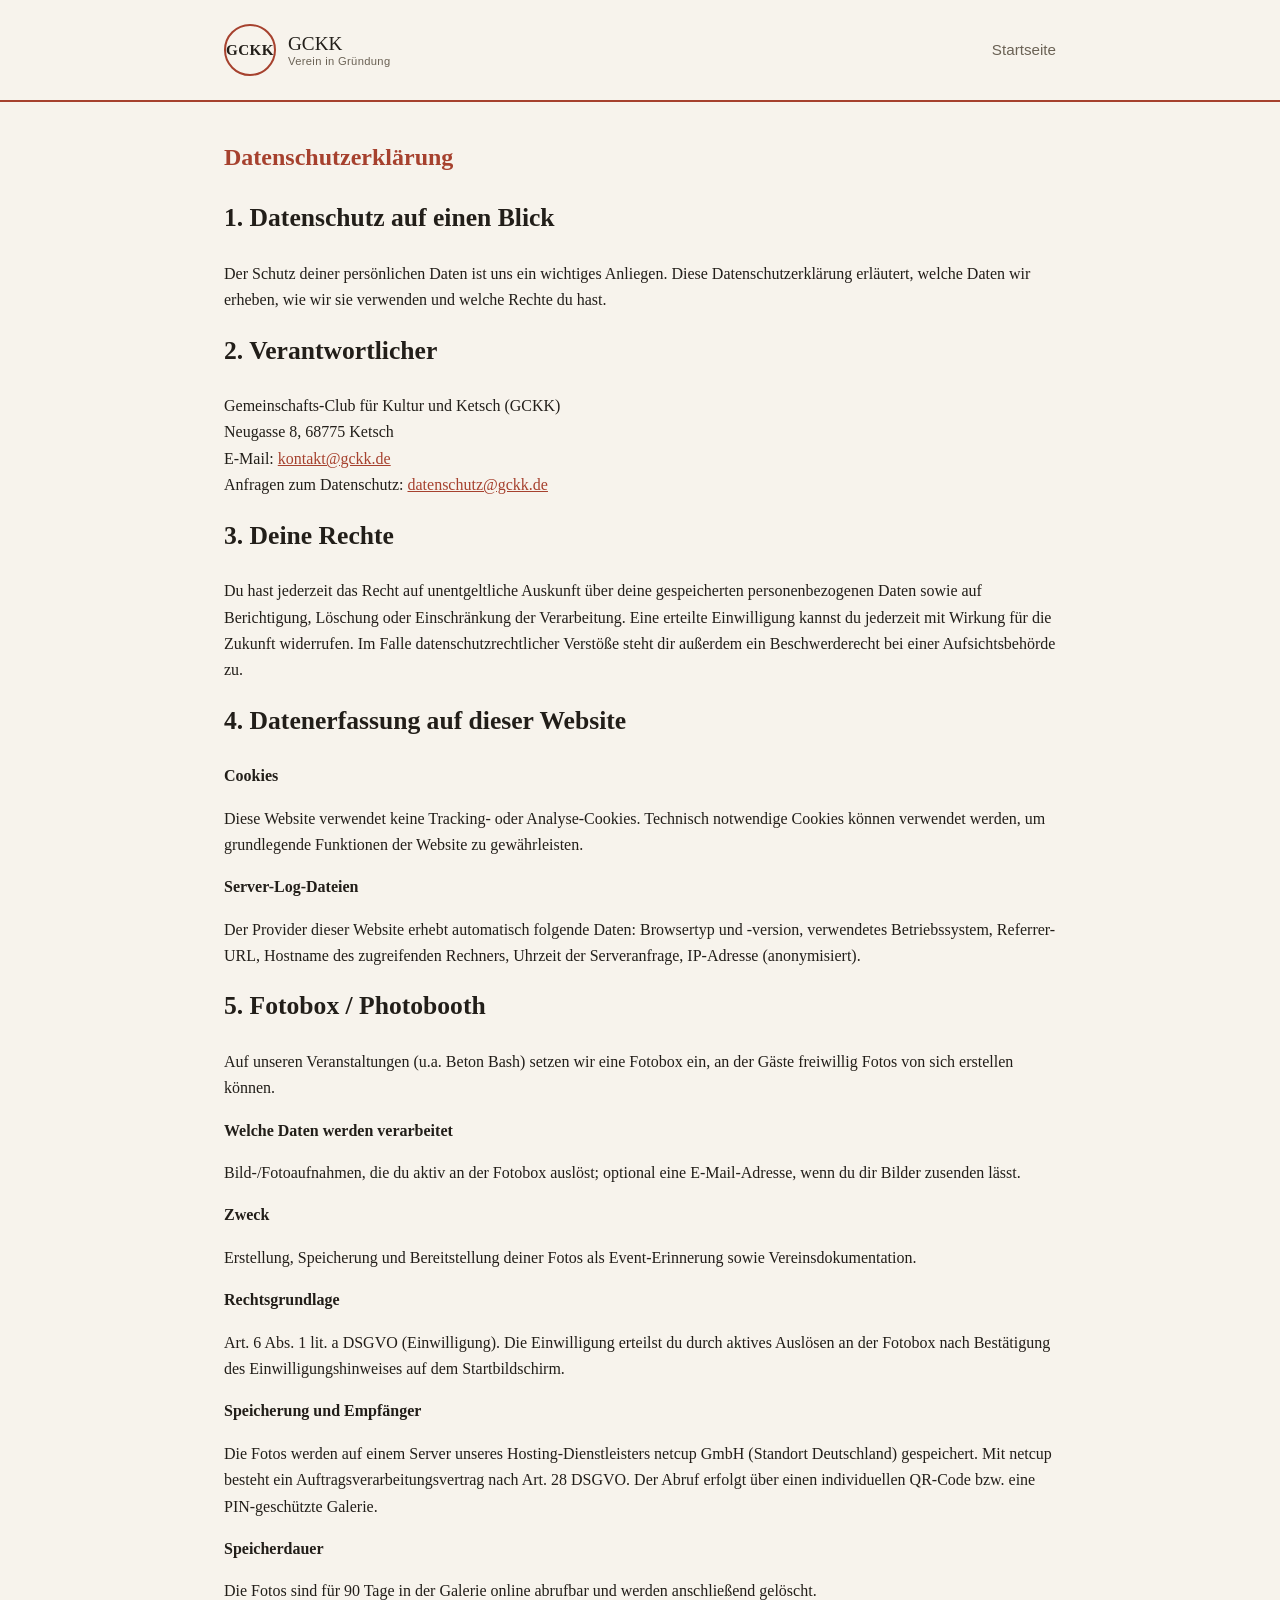
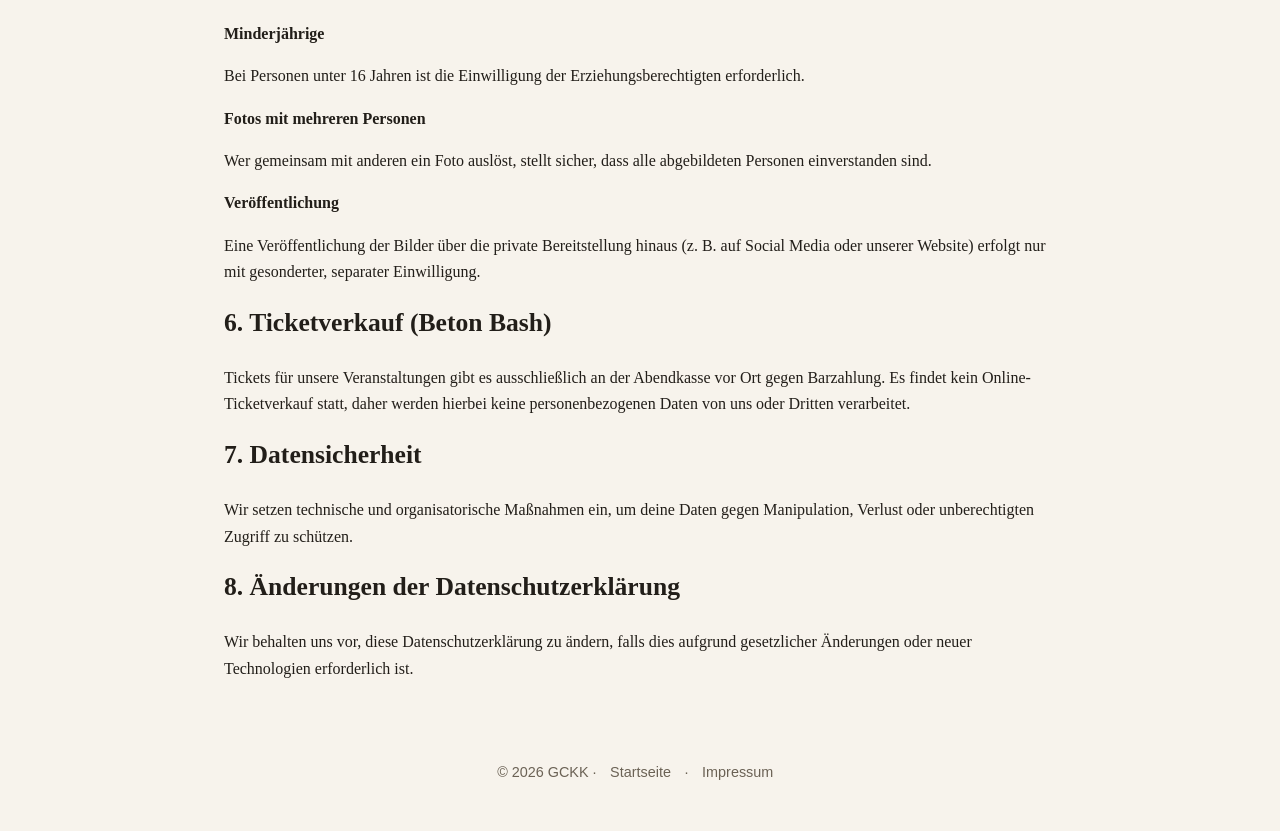
==== datenschutz.html @ c16e0350 "Add Satzung, Ticketverkauf-Hinweis, entferne Ticket-Limit-Framing Satzung als PDF verlinkt, Datensch" ====
<!DOCTYPE html>
<html lang="de">
<head>
<meta charset="UTF-8">
<meta name="viewport" content="width=device-width, initial-scale=1.0">
<title>Datenschutzerklärung – GCKK</title>
<link rel="stylesheet" href="assets/css/style.css">
</head>
<body>

<header class="site-header">
  <div class="container">
    <a class="brand" href="/">
      <span class="badge">GCKK</span>
      <span class="name">GCKK<small>Verein in Gründung</small></span>
    </a>
    <nav class="site-nav">
      <a href="/">Startseite</a>
    </nav>
  </div>
</header>

<div class="container legal-page">
<section>
  <h1>Datenschutzerklärung</h1>

  <h2>1. Datenschutz auf einen Blick</h2>
  <p>Der Schutz deiner persönlichen Daten ist uns ein wichtiges Anliegen. Diese Datenschutzerklärung erläutert, welche Daten wir erheben, wie wir sie verwenden und welche Rechte du hast.</p>

  <h2>2. Verantwortlicher</h2>
  <p>
    Gemeinschafts-Club für Kultur und Ketsch (GCKK)<br>
    Neugasse 8, 68775 Ketsch<br>
    E-Mail: <a href="mailto:kontakt@gckk.de">kontakt@gckk.de</a><br>
    Anfragen zum Datenschutz: <a href="mailto:datenschutz@gckk.de">datenschutz@gckk.de</a>
  </p>

  <h2>3. Deine Rechte</h2>
  <p>Du hast jederzeit das Recht auf unentgeltliche Auskunft über deine gespeicherten personenbezogenen Daten sowie auf Berichtigung, Löschung oder Einschränkung der Verarbeitung. Eine erteilte Einwilligung kannst du jederzeit mit Wirkung für die Zukunft widerrufen. Im Falle datenschutzrechtlicher Verstöße steht dir außerdem ein Beschwerderecht bei einer Aufsichtsbehörde zu.</p>

  <h2>4. Datenerfassung auf dieser Website</h2>
  <h2 style="font-size:1rem;">Cookies</h2>
  <p>Diese Website verwendet keine Tracking- oder Analyse-Cookies. Technisch notwendige Cookies können verwendet werden, um grundlegende Funktionen der Website zu gewährleisten.</p>
  <h2 style="font-size:1rem;">Server-Log-Dateien</h2>
  <p>Der Provider dieser Website erhebt automatisch folgende Daten: Browsertyp und -version, verwendetes Betriebssystem, Referrer-URL, Hostname des zugreifenden Rechners, Uhrzeit der Serveranfrage, IP-Adresse (anonymisiert).</p>

  <h2>5. Fotobox / Photobooth</h2>
  <p>Auf unseren Veranstaltungen (u.a. Beton Bash) setzen wir eine Fotobox ein, an der Gäste freiwillig Fotos von sich erstellen können.</p>

  <h2 style="font-size:1rem;">Welche Daten werden verarbeitet</h2>
  <p>Bild-/Fotoaufnahmen, die du aktiv an der Fotobox auslöst; optional eine E-Mail-Adresse, wenn du dir Bilder zusenden lässt.</p>

  <h2 style="font-size:1rem;">Zweck</h2>
  <p>Erstellung, Speicherung und Bereitstellung deiner Fotos als Event-Erinnerung sowie Vereinsdokumentation.</p>

  <h2 style="font-size:1rem;">Rechtsgrundlage</h2>
  <p>Art. 6 Abs. 1 lit. a DSGVO (Einwilligung). Die Einwilligung erteilst du durch aktives Auslösen an der Fotobox nach Bestätigung des Einwilligungshinweises auf dem Startbildschirm.</p>

  <h2 style="font-size:1rem;">Speicherung und Empfänger</h2>
  <p>Die Fotos werden auf einem Server unseres Hosting-Dienstleisters netcup GmbH (Standort Deutschland) gespeichert. Mit netcup besteht ein Auftragsverarbeitungsvertrag nach Art. 28 DSGVO. Der Abruf erfolgt über einen individuellen QR-Code bzw. eine PIN-geschützte Galerie.</p>

  <h2 style="font-size:1rem;">Speicherdauer</h2>
  <p>Die Fotos sind für 90 Tage in der Galerie online abrufbar und werden anschließend gelöscht.</p>

  <h2 style="font-size:1rem;">Minderjährige</h2>
  <p>Bei Personen unter 16 Jahren ist die Einwilligung der Erziehungsberechtigten erforderlich.</p>

  <h2 style="font-size:1rem;">Fotos mit mehreren Personen</h2>
  <p>Wer gemeinsam mit anderen ein Foto auslöst, stellt sicher, dass alle abgebildeten Personen einverstanden sind.</p>

  <h2 style="font-size:1rem;">Veröffentlichung</h2>
  <p>Eine Veröffentlichung der Bilder über die private Bereitstellung hinaus (z. B. auf Social Media oder unserer Website) erfolgt nur mit gesonderter, separater Einwilligung.</p>

  <h2>6. Ticketverkauf (Beton Bash)</h2>
  <p>Tickets für unsere Veranstaltungen gibt es ausschließlich an der Abendkasse vor Ort gegen Barzahlung. Es findet kein Online-Ticketverkauf statt, daher werden hierbei keine personenbezogenen Daten von uns oder Dritten verarbeitet.</p>

  <h2>7. Datensicherheit</h2>
  <p>Wir setzen technische und organisatorische Maßnahmen ein, um deine Daten gegen Manipulation, Verlust oder unberechtigten Zugriff zu schützen.</p>

  <h2>8. Änderungen der Datenschutzerklärung</h2>
  <p>Wir behalten uns vor, diese Datenschutzerklärung zu ändern, falls dies aufgrund gesetzlicher Änderungen oder neuer Technologien erforderlich ist.</p>
</section>
</div>

<footer class="site-footer">
  <p>&copy; 2026 GCKK · <a href="/">Startseite</a> · <a href="impressum.html">Impressum</a></p>
</footer>

</body>
</html>
---- assets/css/style.css ----
:root {
  --bg: #f7f3ec;
  --bg-alt: #efe8db;
  --text: #221e19;
  --muted: #6b6255;
  --accent: #a6412e;
  --border: #ddd3c0;
}

* { box-sizing: border-box; }

body {
  margin: 0;
  background: var(--bg);
  color: var(--text);
  font-family: Georgia, 'Times New Roman', serif;
  line-height: 1.65;
}

h1, h2, h3 { font-family: Georgia, serif; }

a { color: var(--accent); }
a:hover { color: var(--text); }

.container {
  max-width: 880px;
  margin: 0 auto;
  padding: 0 1.5rem;
}

header.site-header {
  border-bottom: 2px solid var(--accent);
  padding: 1.5rem 0;
}

header.site-header .container {
  display: flex;
  align-items: center;
  justify-content: space-between;
  flex-wrap: wrap;
  gap: 0.75rem;
}

.brand {
  display: flex;
  align-items: center;
  gap: 0.75rem;
  text-decoration: none;
  color: var(--text);
}

.badge {
  width: 52px;
  height: 52px;
  border-radius: 50%;
  border: 2px solid var(--accent);
  display: flex;
  align-items: center;
  justify-content: center;
  font-weight: bold;
  font-size: 0.95rem;
  letter-spacing: 0.03em;
  flex-shrink: 0;
}

.brand .name {
  font-size: 1.2rem;
  line-height: 1.2;
}

.brand .name small {
  display: block;
  font-family: Arial, sans-serif;
  font-size: 0.7rem;
  color: var(--muted);
  letter-spacing: 0.03em;
}

nav.site-nav a {
  font-family: Arial, sans-serif;
  color: var(--muted);
  text-decoration: none;
  margin-left: 1.5rem;
  font-size: 0.95rem;
}

nav.site-nav a:hover { color: var(--accent); }

.hero {
  padding: 3.5rem 0 2.5rem;
  text-align: center;
}

.hero .kicker {
  font-family: Arial, sans-serif;
  text-transform: uppercase;
  letter-spacing: 0.2em;
  color: var(--accent);
  font-size: 0.8rem;
  margin-bottom: 0.75rem;
}

.hero h1 {
  font-size: clamp(2rem, 6vw, 2.9rem);
  margin: 0 0 1rem;
}

.hero .lead {
  font-size: 1.15rem;
  color: var(--muted);
  max-width: 640px;
  margin: 0 auto;
}

section {
  padding: 2.75rem 0;
  border-bottom: 1px solid var(--border);
}

section h2 {
  font-size: 1.6rem;
  margin-top: 0;
}

.fact-grid {
  display: grid;
  grid-template-columns: repeat(auto-fit, minmax(200px, 1fr));
  gap: 1.25rem;
  margin-top: 1.5rem;
}

.fact-grid .card {
  background: var(--bg-alt);
  border: 1px solid var(--border);
  padding: 1.1rem 1.25rem;
}

.fact-grid .card h3 {
  font-family: Arial, sans-serif;
  text-transform: uppercase;
  letter-spacing: 0.04em;
  font-size: 0.8rem;
  color: var(--accent);
  margin: 0 0 0.4rem;
}

.fact-grid .card p { margin: 0; }

.status-note {
  font-family: Arial, sans-serif;
  font-size: 0.9rem;
  color: var(--muted);
  border-left: 3px solid var(--accent);
  padding-left: 1rem;
  margin-top: 1.5rem;
}

.event-card {
  background: var(--bg-alt);
  border: 1px solid var(--border);
  padding: 1.75rem;
  margin-top: 1.5rem;
}

.event-card h3 {
  margin: 0 0 0.4rem;
  font-size: 1.3rem;
}

.event-card .meta {
  font-family: Arial, sans-serif;
  color: var(--muted);
  margin-bottom: 1rem;
}

.btn {
  display: inline-block;
  font-family: Arial, sans-serif;
  background: var(--accent);
  color: #fff;
  text-decoration: none;
  padding: 0.7rem 1.5rem;
  font-size: 0.95rem;
}

.btn:hover { background: var(--text); color: #fff; }

footer.site-footer {
  padding: 2rem 0;
  text-align: center;
  font-family: Arial, sans-serif;
  color: var(--muted);
  font-size: 0.9rem;
}

footer.site-footer a {
  color: var(--muted);
  text-decoration: none;
  margin: 0 0.6rem;
}

footer.site-footer a:hover { color: var(--accent); }

.legal-page h1 { color: var(--accent); }
.legal-page section { border-bottom: none; padding: 1rem 0; }

.todo {
  color: var(--accent);
  font-weight: bold;
  font-family: Arial, sans-serif;
}
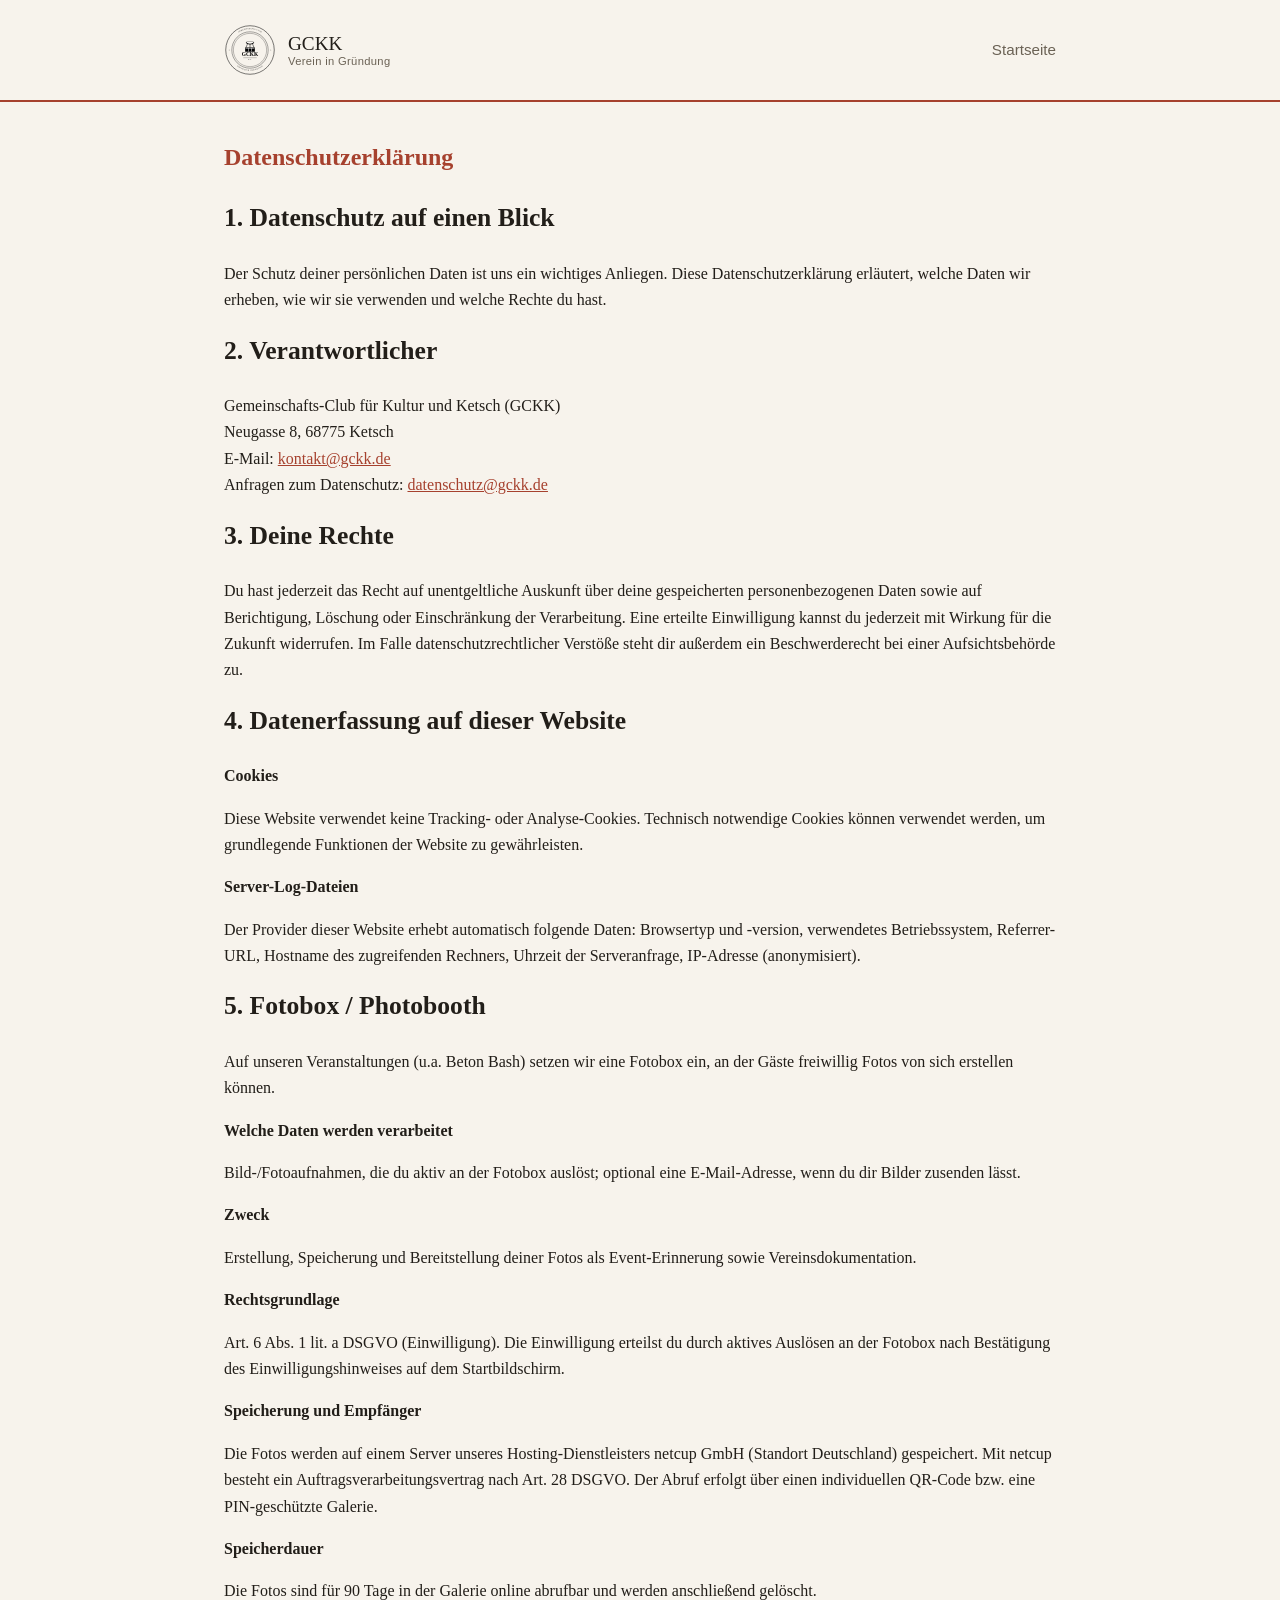
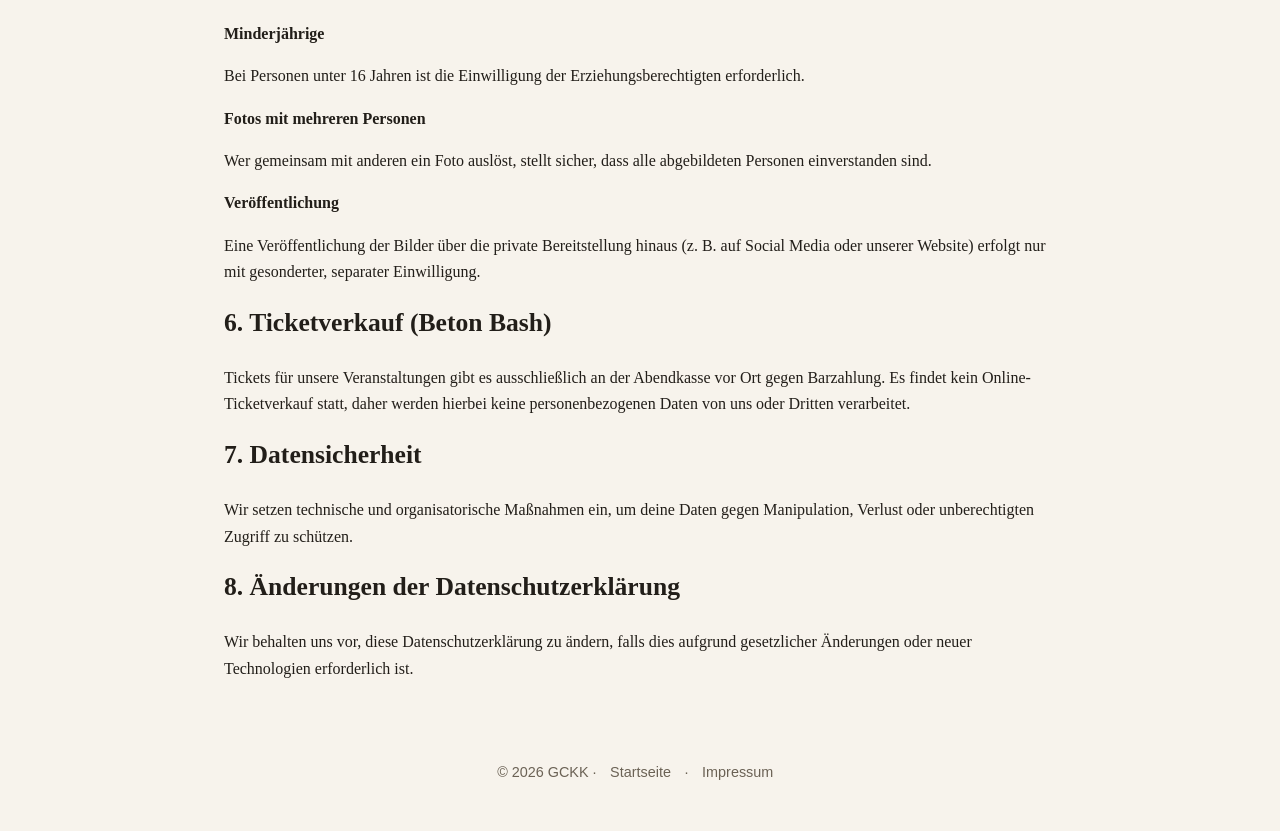
==== commit 37779a09: "Add echten Vereinsstempel als Header-Logo und Favicon Ersetzt den Platzhalter-Badge durch den echten" ====
--- a/datenschutz.html
+++ b/datenschutz.html
@@ -5,13 +5,14 @@
 <meta name="viewport" content="width=device-width, initial-scale=1.0">
 <title>Datenschutzerklärung – GCKK</title>
 <link rel="stylesheet" href="assets/css/style.css">
+<link rel="icon" href="favicon.svg" type="image/svg+xml">
 </head>
 <body>
 
 <header class="site-header">
   <div class="container">
     <a class="brand" href="/">
-      <span class="badge">GCKK</span>
+      <img class="badge-logo" src="gckk-stempel.svg" alt="GCKK Stempel">
       <span class="name">GCKK<small>Verein in Gründung</small></span>
     </a>
     <nav class="site-nav">
--- a/assets/css/style.css
+++ b/assets/css/style.css
@@ -49,17 +49,9 @@
   color: var(--text);
 }
 
-.badge {
+.badge-logo {
   width: 52px;
   height: 52px;
-  border-radius: 50%;
-  border: 2px solid var(--accent);
-  display: flex;
-  align-items: center;
-  justify-content: center;
-  font-weight: bold;
-  font-size: 0.95rem;
-  letter-spacing: 0.03em;
   flex-shrink: 0;
 }
 
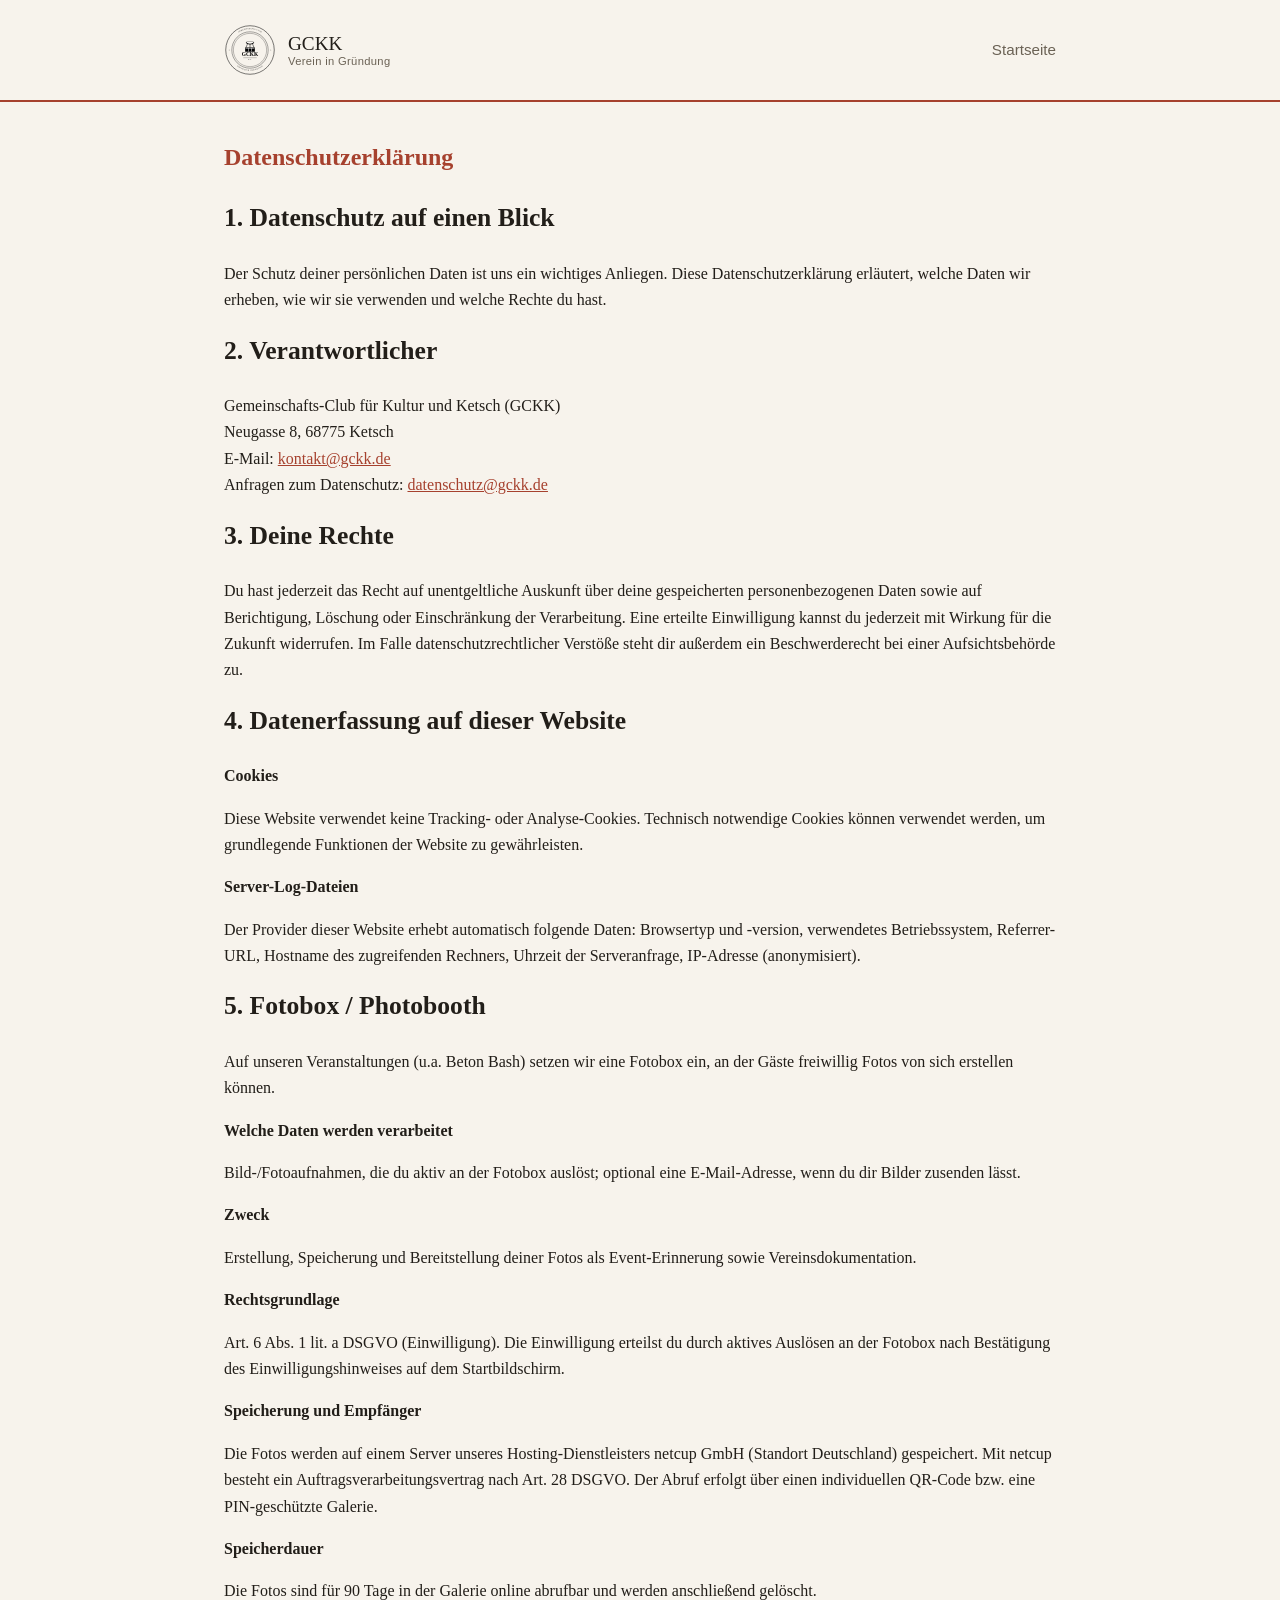
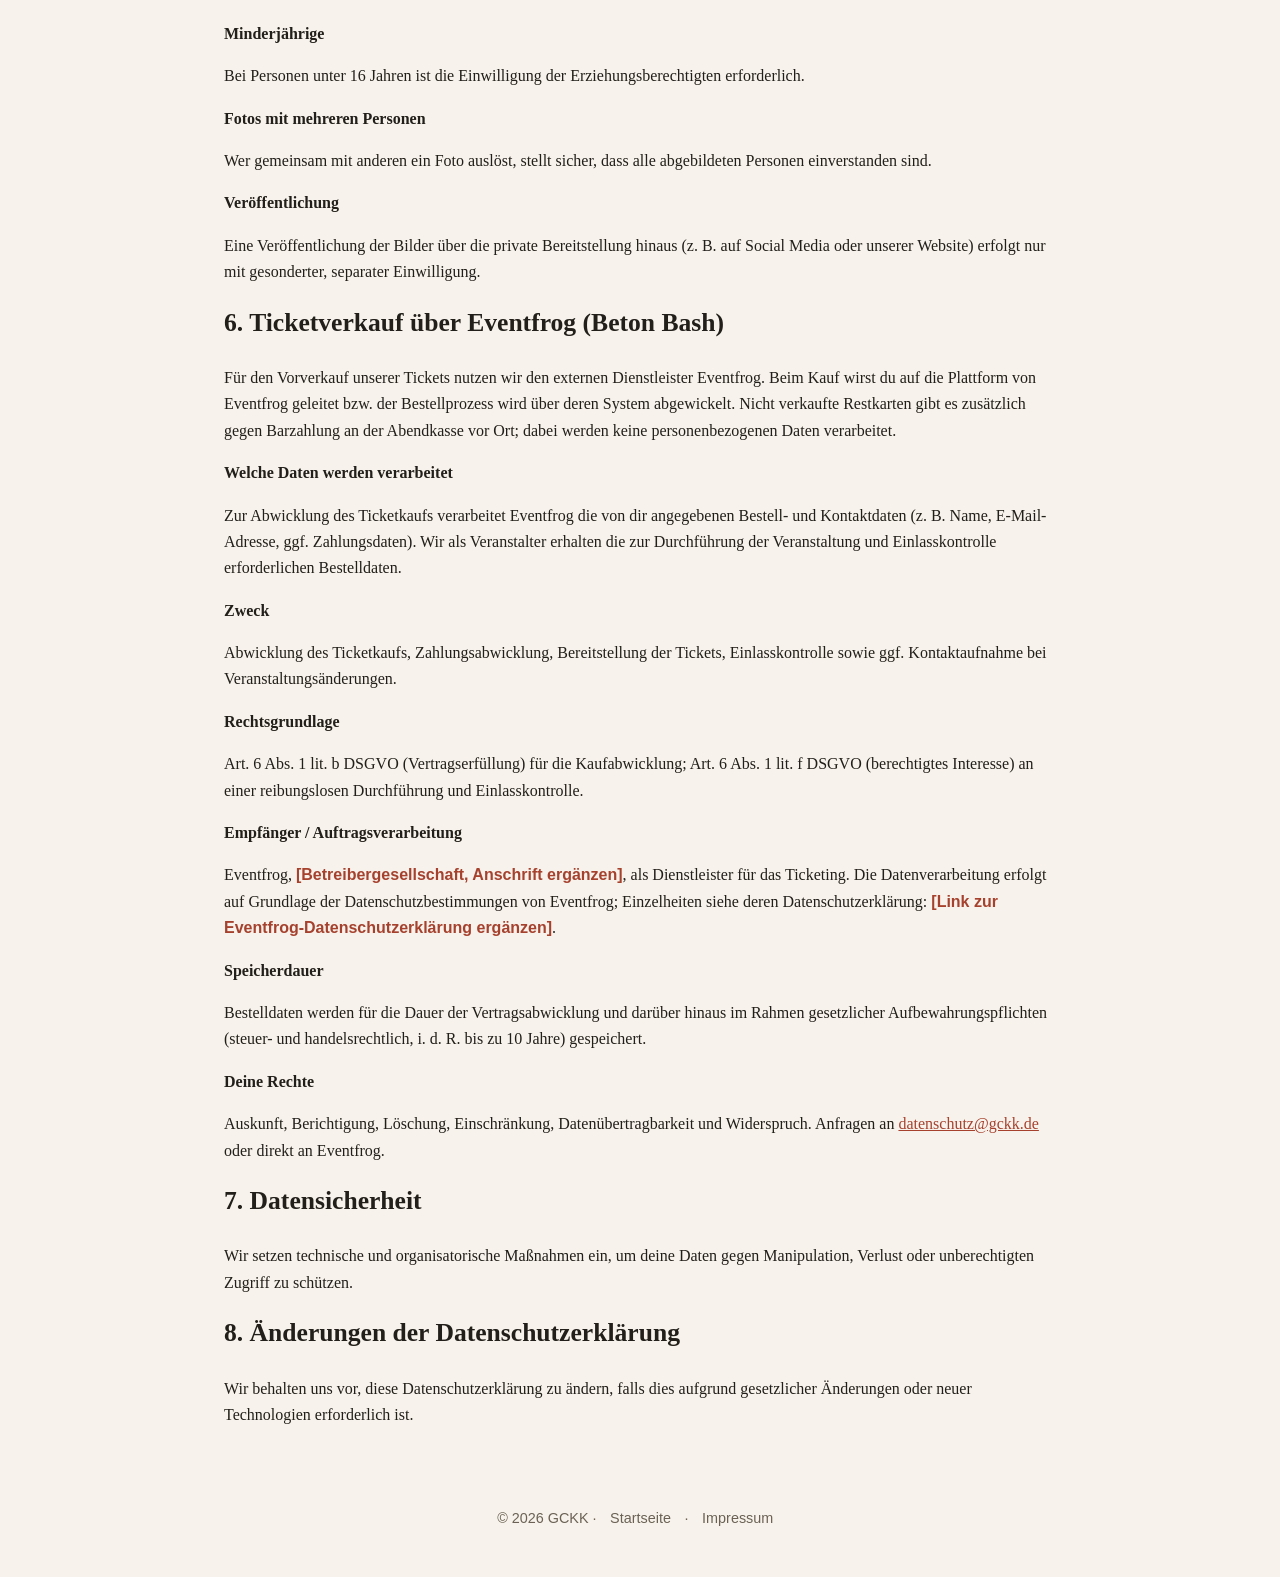
==== commit 2211d5b1: "Datenschutz: Eventfrog statt "kein Online-Ticketverkauf" Beton Bash hat jetzt Vorverkauf über Eventf" ====
--- a/datenschutz.html
+++ b/datenschutz.html
@@ -72,8 +72,26 @@
   <h2 style="font-size:1rem;">Veröffentlichung</h2>
   <p>Eine Veröffentlichung der Bilder über die private Bereitstellung hinaus (z. B. auf Social Media oder unserer Website) erfolgt nur mit gesonderter, separater Einwilligung.</p>
 
-  <h2>6. Ticketverkauf (Beton Bash)</h2>
-  <p>Tickets für unsere Veranstaltungen gibt es ausschließlich an der Abendkasse vor Ort gegen Barzahlung. Es findet kein Online-Ticketverkauf statt, daher werden hierbei keine personenbezogenen Daten von uns oder Dritten verarbeitet.</p>
+  <h2>6. Ticketverkauf über Eventfrog (Beton Bash)</h2>
+  <p>Für den Vorverkauf unserer Tickets nutzen wir den externen Dienstleister Eventfrog. Beim Kauf wirst du auf die Plattform von Eventfrog geleitet bzw. der Bestellprozess wird über deren System abgewickelt. Nicht verkaufte Restkarten gibt es zusätzlich gegen Barzahlung an der Abendkasse vor Ort; dabei werden keine personenbezogenen Daten verarbeitet.</p>
+
+  <h2 style="font-size:1rem;">Welche Daten werden verarbeitet</h2>
+  <p>Zur Abwicklung des Ticketkaufs verarbeitet Eventfrog die von dir angegebenen Bestell- und Kontaktdaten (z. B. Name, E-Mail-Adresse, ggf. Zahlungsdaten). Wir als Veranstalter erhalten die zur Durchführung der Veranstaltung und Einlasskontrolle erforderlichen Bestelldaten.</p>
+
+  <h2 style="font-size:1rem;">Zweck</h2>
+  <p>Abwicklung des Ticketkaufs, Zahlungsabwicklung, Bereitstellung der Tickets, Einlasskontrolle sowie ggf. Kontaktaufnahme bei Veranstaltungsänderungen.</p>
+
+  <h2 style="font-size:1rem;">Rechtsgrundlage</h2>
+  <p>Art. 6 Abs. 1 lit. b DSGVO (Vertragserfüllung) für die Kaufabwicklung; Art. 6 Abs. 1 lit. f DSGVO (berechtigtes Interesse) an einer reibungslosen Durchführung und Einlasskontrolle.</p>
+
+  <h2 style="font-size:1rem;">Empfänger / Auftragsverarbeitung</h2>
+  <p>Eventfrog, <span class="todo">[Betreibergesellschaft, Anschrift ergänzen]</span>, als Dienstleister für das Ticketing. Die Datenverarbeitung erfolgt auf Grundlage der Datenschutzbestimmungen von Eventfrog; Einzelheiten siehe deren Datenschutzerklärung: <span class="todo">[Link zur Eventfrog-Datenschutzerklärung ergänzen]</span>.</p>
+
+  <h2 style="font-size:1rem;">Speicherdauer</h2>
+  <p>Bestelldaten werden für die Dauer der Vertragsabwicklung und darüber hinaus im Rahmen gesetzlicher Aufbewahrungspflichten (steuer- und handelsrechtlich, i. d. R. bis zu 10 Jahre) gespeichert.</p>
+
+  <h2 style="font-size:1rem;">Deine Rechte</h2>
+  <p>Auskunft, Berichtigung, Löschung, Einschränkung, Datenübertragbarkeit und Widerspruch. Anfragen an <a href="mailto:datenschutz@gckk.de">datenschutz@gckk.de</a> oder direkt an Eventfrog.</p>
 
   <h2>7. Datensicherheit</h2>
   <p>Wir setzen technische und organisatorische Maßnahmen ein, um deine Daten gegen Manipulation, Verlust oder unberechtigten Zugriff zu schützen.</p>
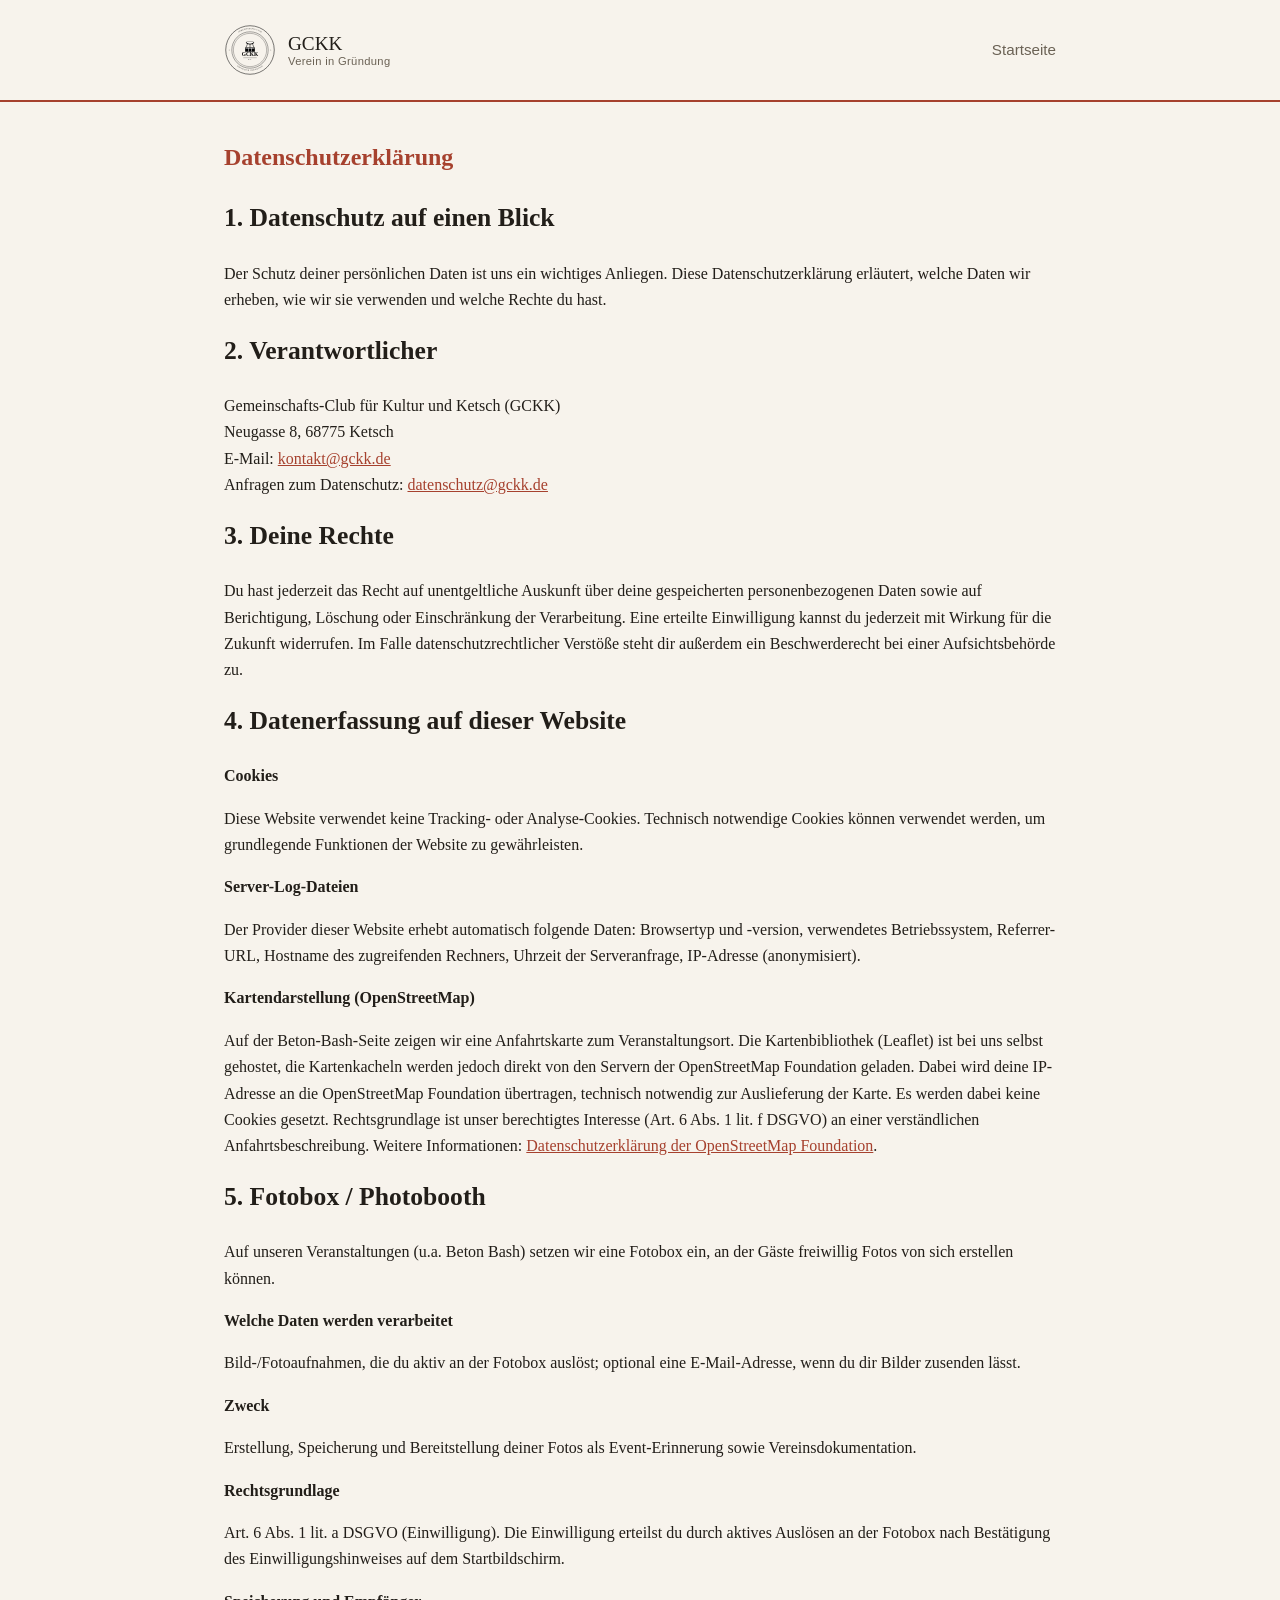
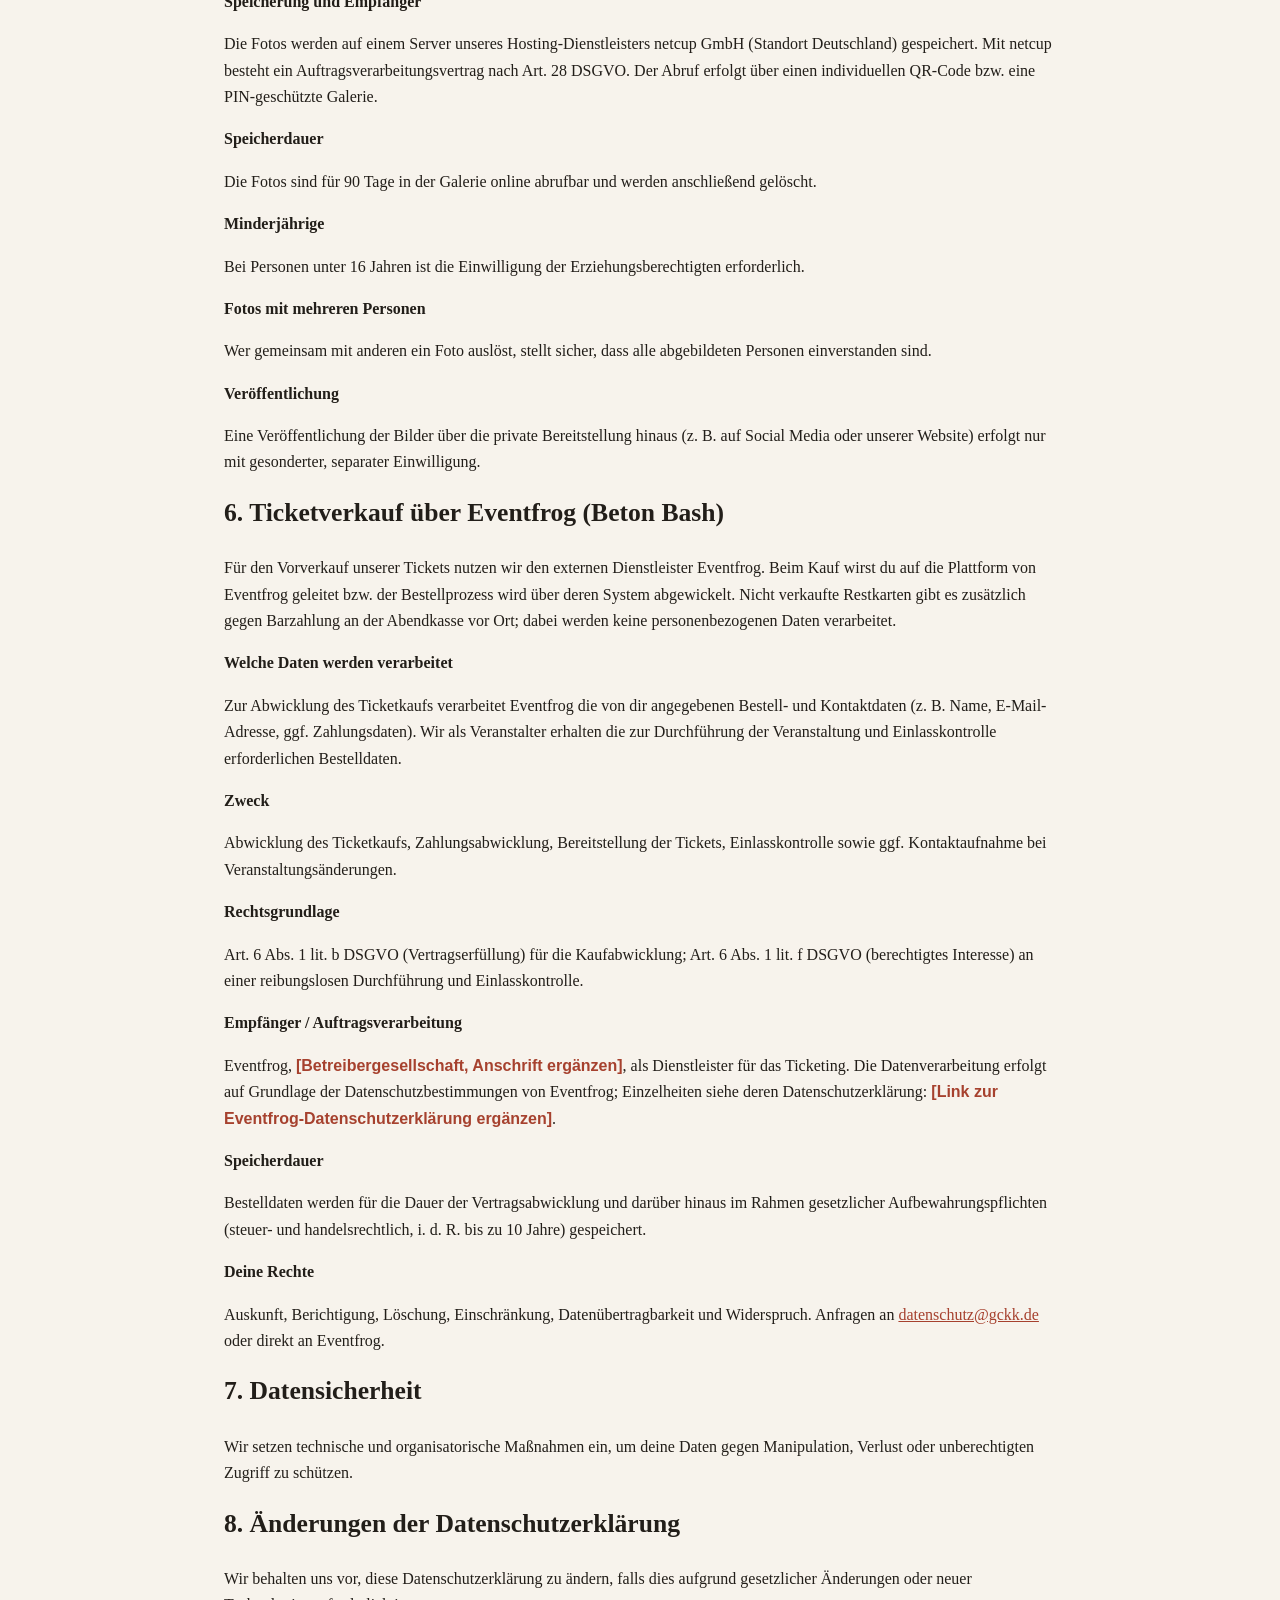
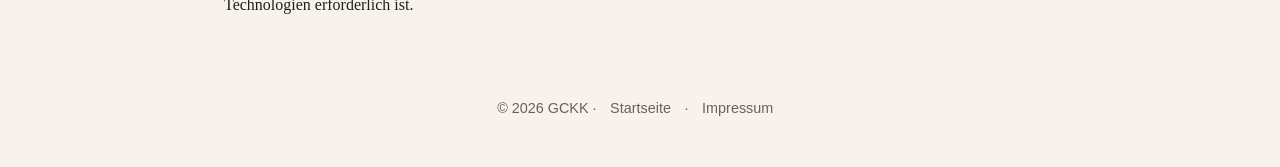
==== commit de11cf23: "Datenschutz: Hinweis zur Anfahrtskarte (OpenStreetMap) beton-bash.de hat jetzt eine Anfahrtskarte vi" ====
--- a/datenschutz.html
+++ b/datenschutz.html
@@ -44,6 +44,8 @@
   <p>Diese Website verwendet keine Tracking- oder Analyse-Cookies. Technisch notwendige Cookies können verwendet werden, um grundlegende Funktionen der Website zu gewährleisten.</p>
   <h2 style="font-size:1rem;">Server-Log-Dateien</h2>
   <p>Der Provider dieser Website erhebt automatisch folgende Daten: Browsertyp und -version, verwendetes Betriebssystem, Referrer-URL, Hostname des zugreifenden Rechners, Uhrzeit der Serveranfrage, IP-Adresse (anonymisiert).</p>
+  <h2 style="font-size:1rem;">Kartendarstellung (OpenStreetMap)</h2>
+  <p>Auf der Beton-Bash-Seite zeigen wir eine Anfahrtskarte zum Veranstaltungsort. Die Kartenbibliothek (Leaflet) ist bei uns selbst gehostet, die Kartenkacheln werden jedoch direkt von den Servern der OpenStreetMap Foundation geladen. Dabei wird deine IP-Adresse an die OpenStreetMap Foundation übertragen, technisch notwendig zur Auslieferung der Karte. Es werden dabei keine Cookies gesetzt. Rechtsgrundlage ist unser berechtigtes Interesse (Art. 6 Abs. 1 lit. f DSGVO) an einer verständlichen Anfahrtsbeschreibung. Weitere Informationen: <a href="https://wiki.osmfoundation.org/wiki/Privacy_Policy" target="_blank" rel="noopener">Datenschutzerklärung der OpenStreetMap Foundation</a>.</p>
 
   <h2>5. Fotobox / Photobooth</h2>
   <p>Auf unseren Veranstaltungen (u.a. Beton Bash) setzen wir eine Fotobox ein, an der Gäste freiwillig Fotos von sich erstellen können.</p>
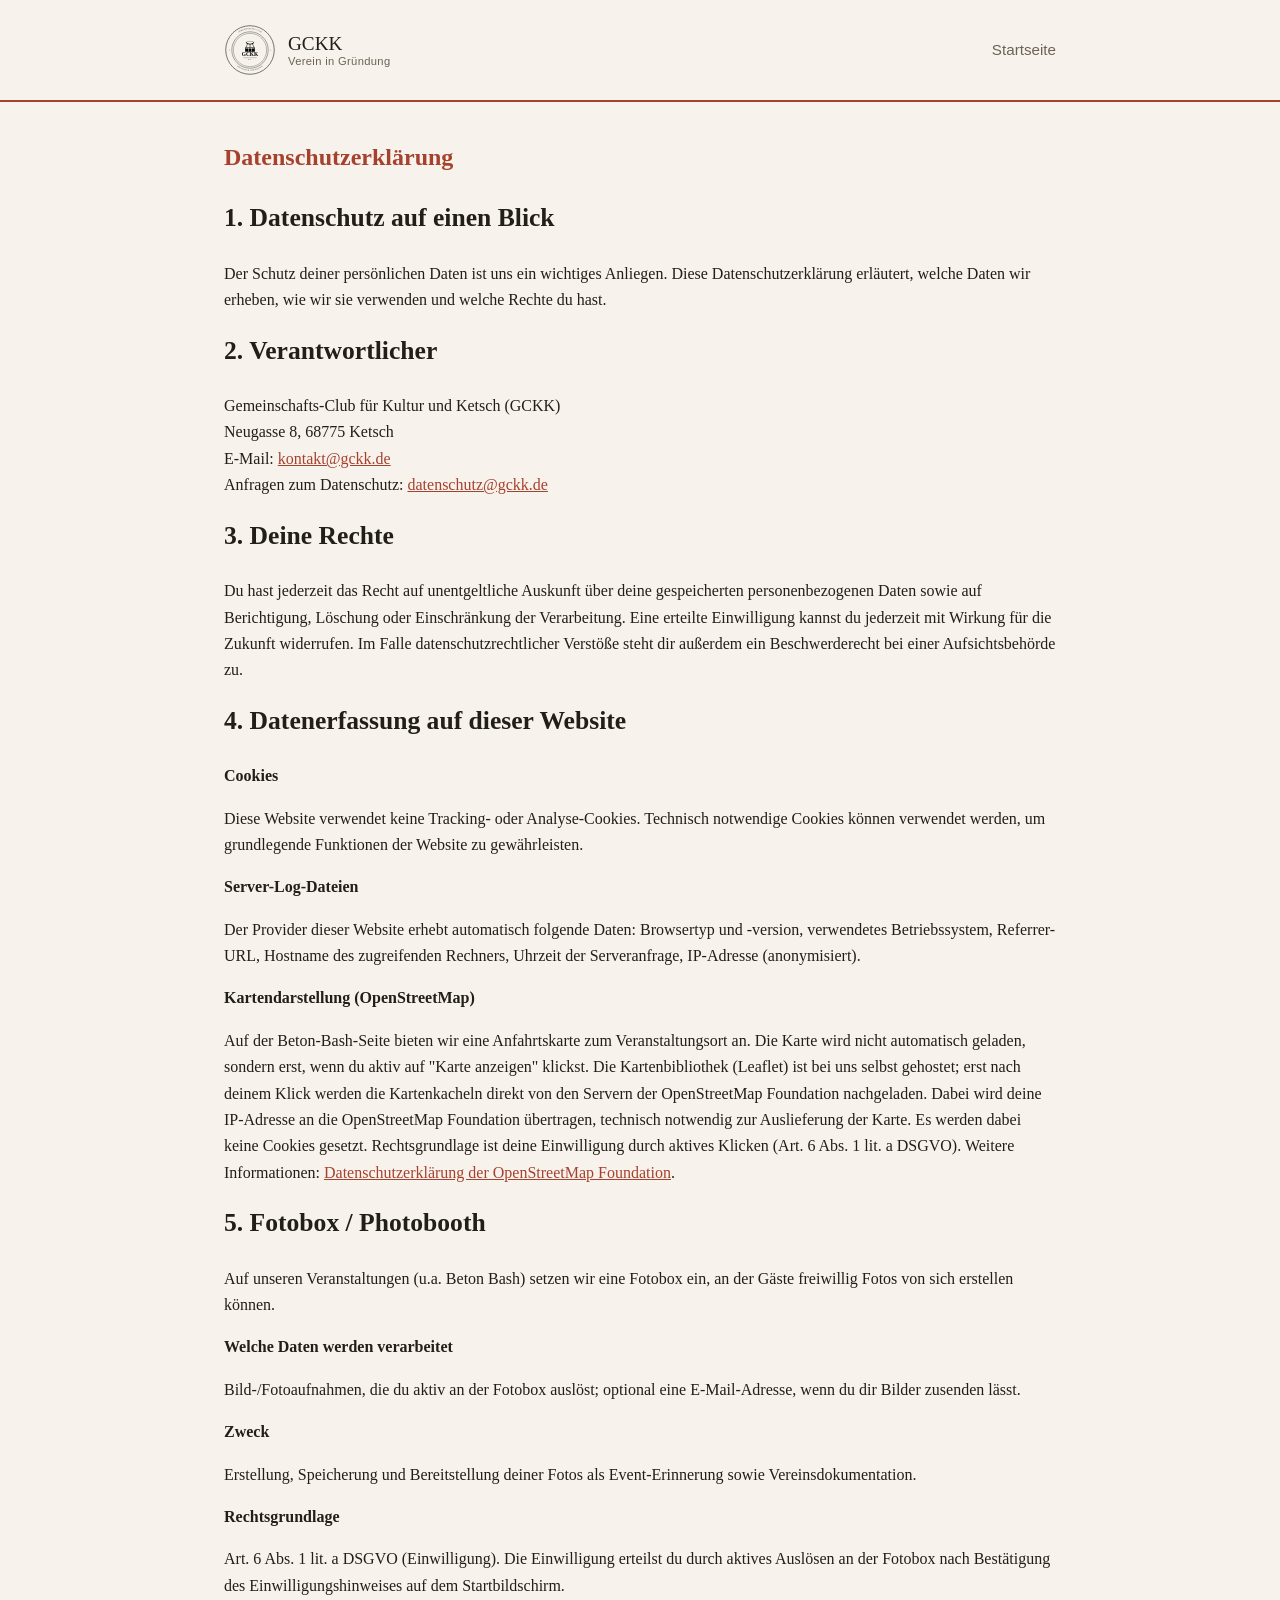
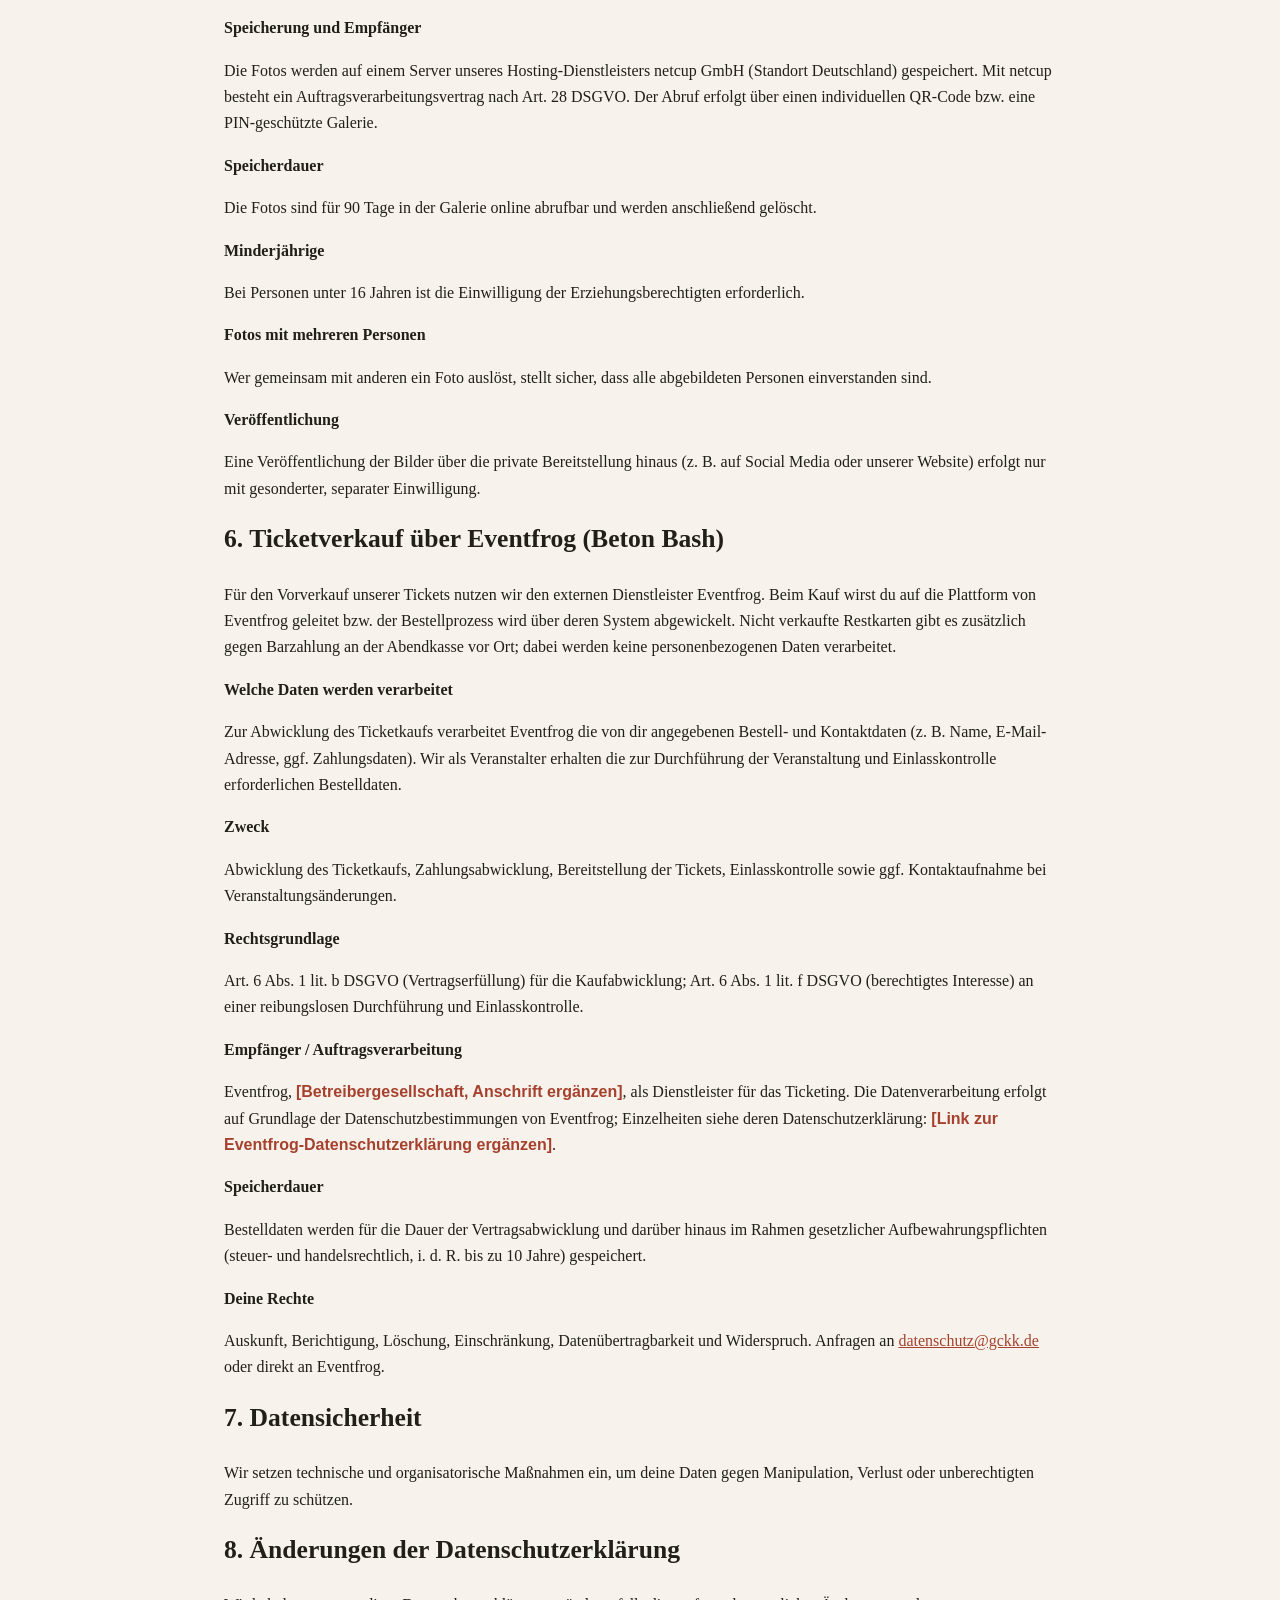
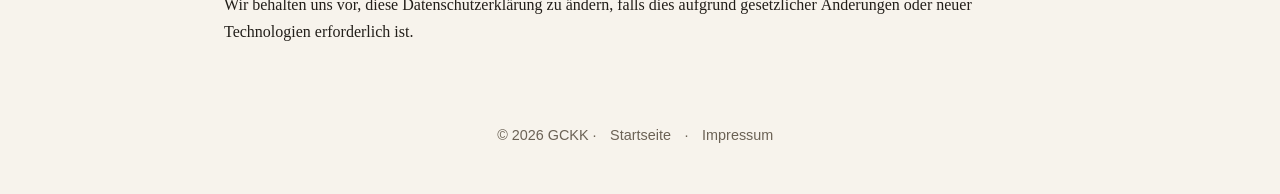
==== commit 2846ee5f: "Datenschutz: Kartentext an Klick-vor-Laden anpassen Karte lädt jetzt erst nach Klick auf "Karte anze" ====
--- a/datenschutz.html
+++ b/datenschutz.html
@@ -45,7 +45,7 @@
   <h2 style="font-size:1rem;">Server-Log-Dateien</h2>
   <p>Der Provider dieser Website erhebt automatisch folgende Daten: Browsertyp und -version, verwendetes Betriebssystem, Referrer-URL, Hostname des zugreifenden Rechners, Uhrzeit der Serveranfrage, IP-Adresse (anonymisiert).</p>
   <h2 style="font-size:1rem;">Kartendarstellung (OpenStreetMap)</h2>
-  <p>Auf der Beton-Bash-Seite zeigen wir eine Anfahrtskarte zum Veranstaltungsort. Die Kartenbibliothek (Leaflet) ist bei uns selbst gehostet, die Kartenkacheln werden jedoch direkt von den Servern der OpenStreetMap Foundation geladen. Dabei wird deine IP-Adresse an die OpenStreetMap Foundation übertragen, technisch notwendig zur Auslieferung der Karte. Es werden dabei keine Cookies gesetzt. Rechtsgrundlage ist unser berechtigtes Interesse (Art. 6 Abs. 1 lit. f DSGVO) an einer verständlichen Anfahrtsbeschreibung. Weitere Informationen: <a href="https://wiki.osmfoundation.org/wiki/Privacy_Policy" target="_blank" rel="noopener">Datenschutzerklärung der OpenStreetMap Foundation</a>.</p>
+  <p>Auf der Beton-Bash-Seite bieten wir eine Anfahrtskarte zum Veranstaltungsort an. Die Karte wird nicht automatisch geladen, sondern erst, wenn du aktiv auf "Karte anzeigen" klickst. Die Kartenbibliothek (Leaflet) ist bei uns selbst gehostet; erst nach deinem Klick werden die Kartenkacheln direkt von den Servern der OpenStreetMap Foundation nachgeladen. Dabei wird deine IP-Adresse an die OpenStreetMap Foundation übertragen, technisch notwendig zur Auslieferung der Karte. Es werden dabei keine Cookies gesetzt. Rechtsgrundlage ist deine Einwilligung durch aktives Klicken (Art. 6 Abs. 1 lit. a DSGVO). Weitere Informationen: <a href="https://wiki.osmfoundation.org/wiki/Privacy_Policy" target="_blank" rel="noopener">Datenschutzerklärung der OpenStreetMap Foundation</a>.</p>
 
   <h2>5. Fotobox / Photobooth</h2>
   <p>Auf unseren Veranstaltungen (u.a. Beton Bash) setzen wir eine Fotobox ein, an der Gäste freiwillig Fotos von sich erstellen können.</p>
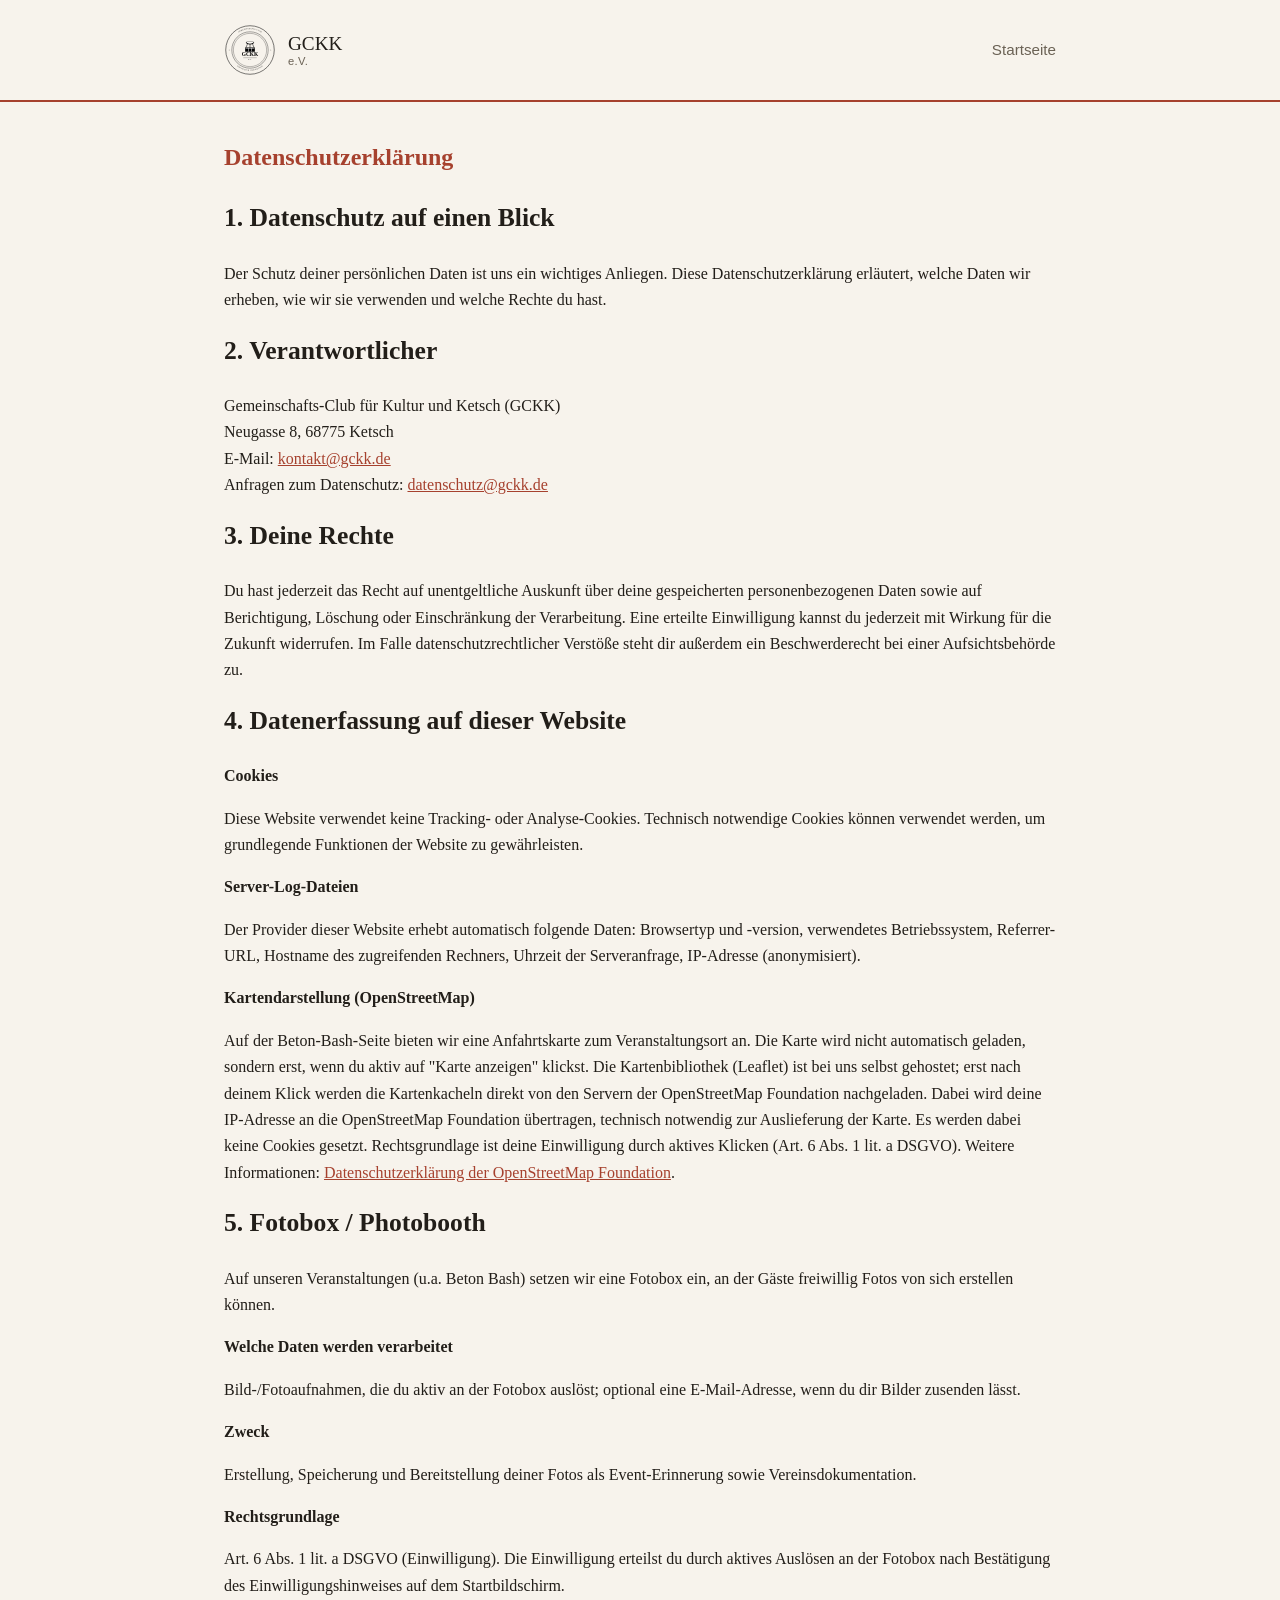
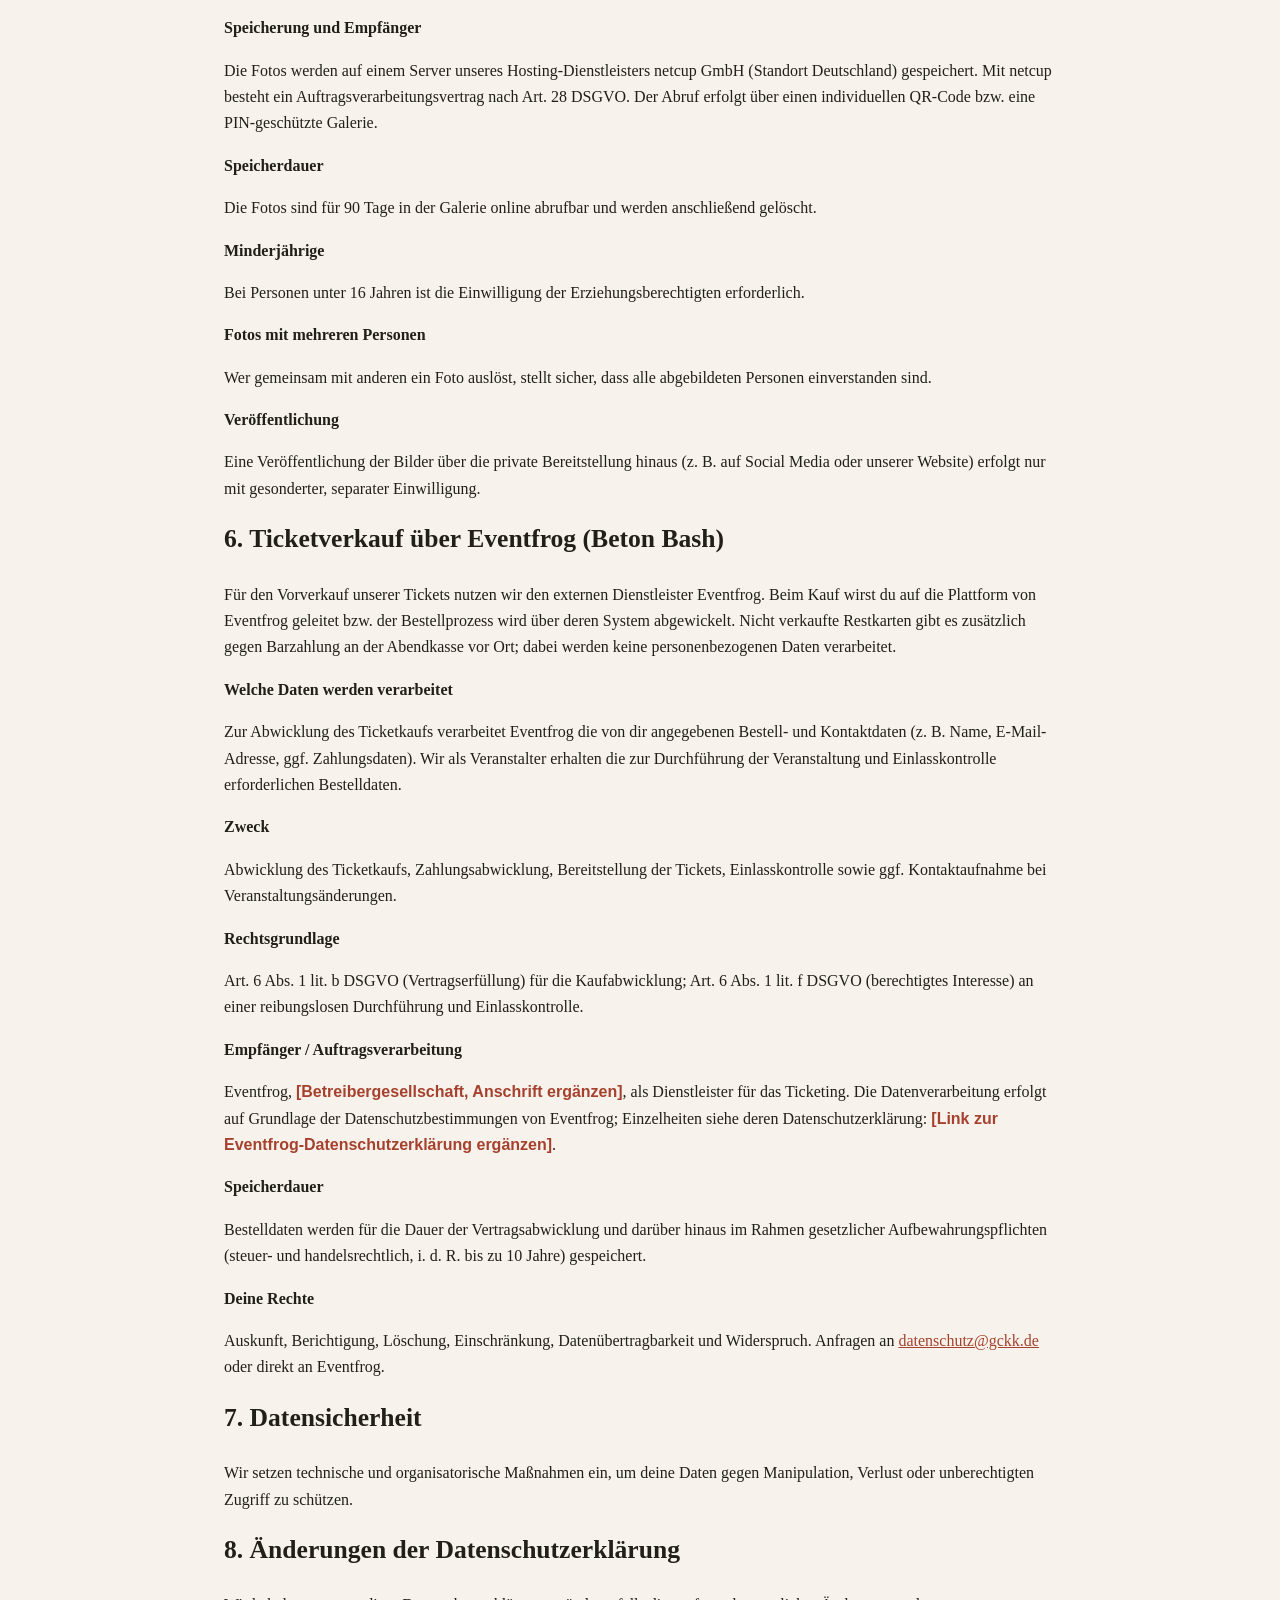
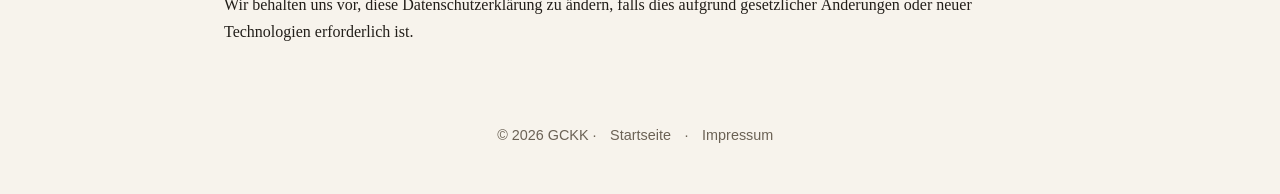
==== commit 43b29624: "Eintragung beim Amtsgericht Mannheim: e.V. statt Verein in Gründung VR 704898, eingetragen seit 18.0" ====
--- a/datenschutz.html
+++ b/datenschutz.html
@@ -13,7 +13,7 @@
   <div class="container">
     <a class="brand" href="/">
       <img class="badge-logo" src="gckk-stempel.svg" alt="GCKK Stempel">
-      <span class="name">GCKK<small>Verein in Gründung</small></span>
+      <span class="name">GCKK<small>e.V.</small></span>
     </a>
     <nav class="site-nav">
       <a href="/">Startseite</a>
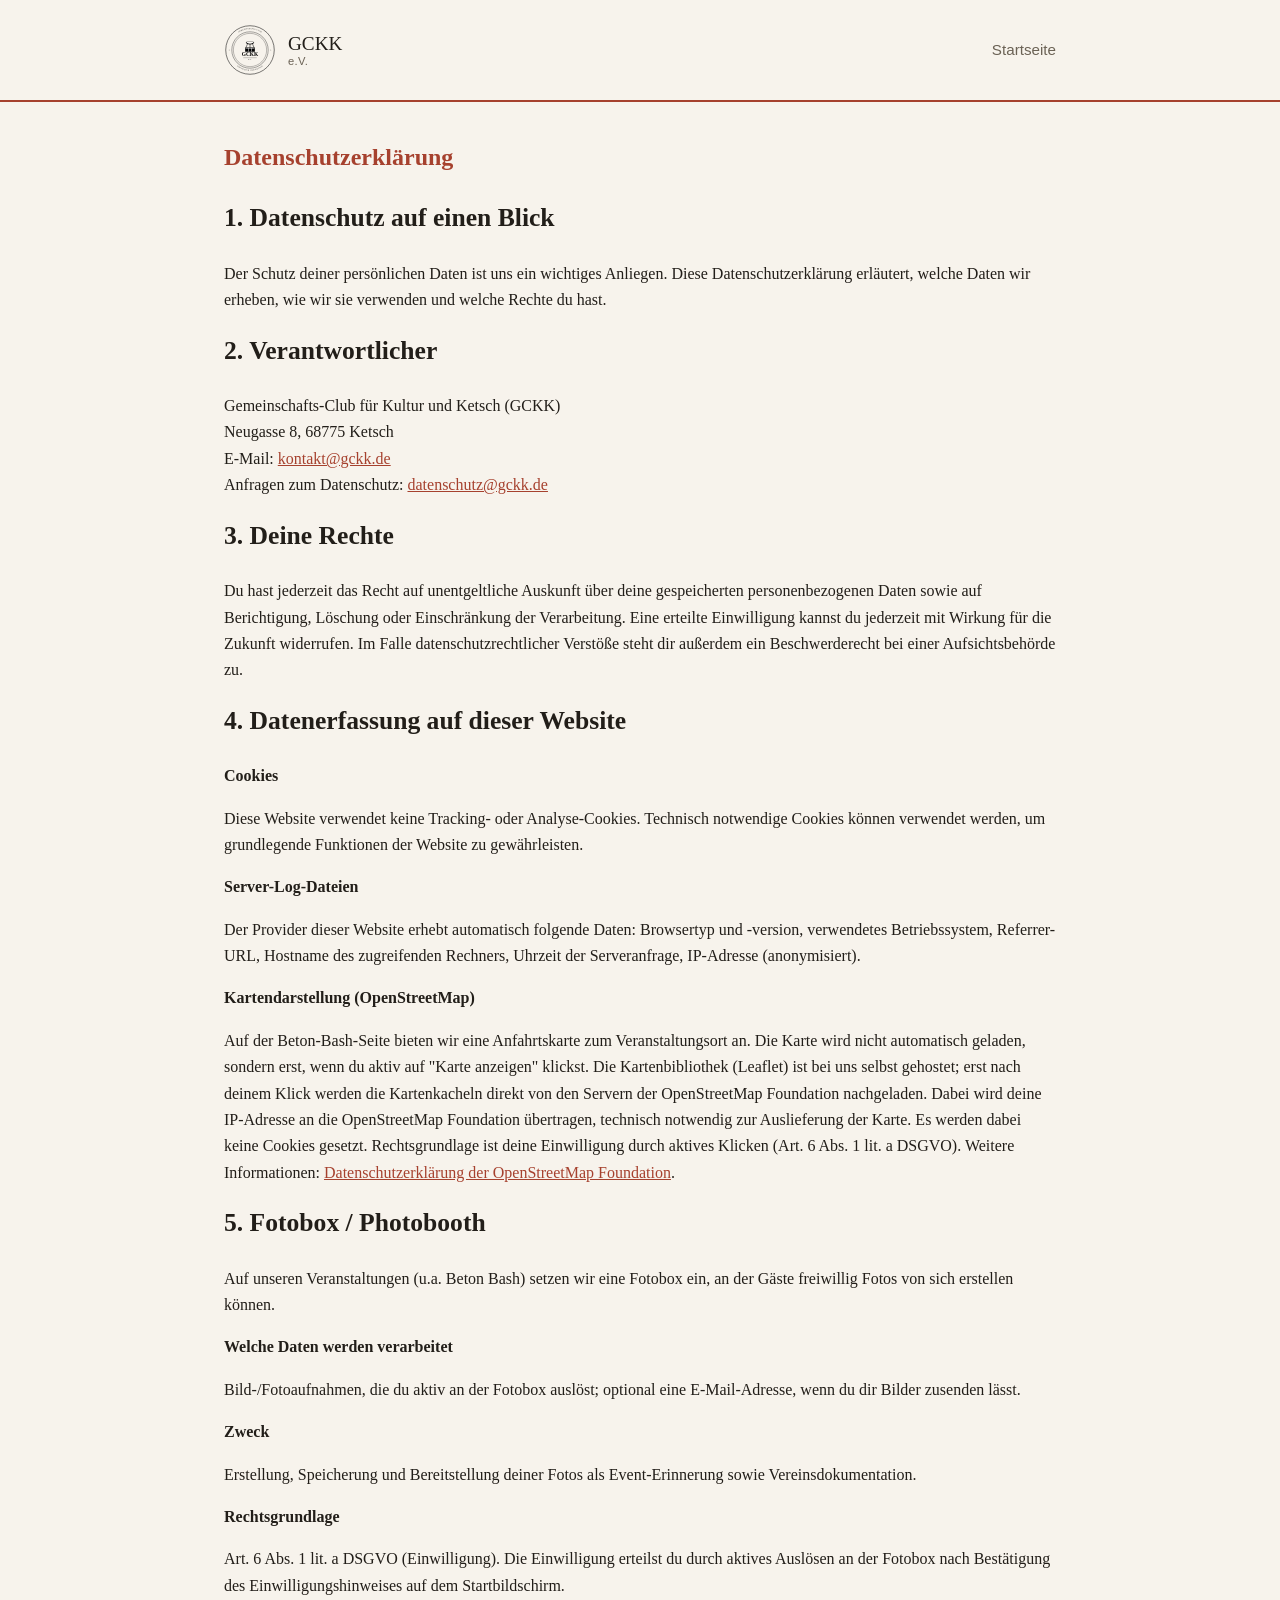
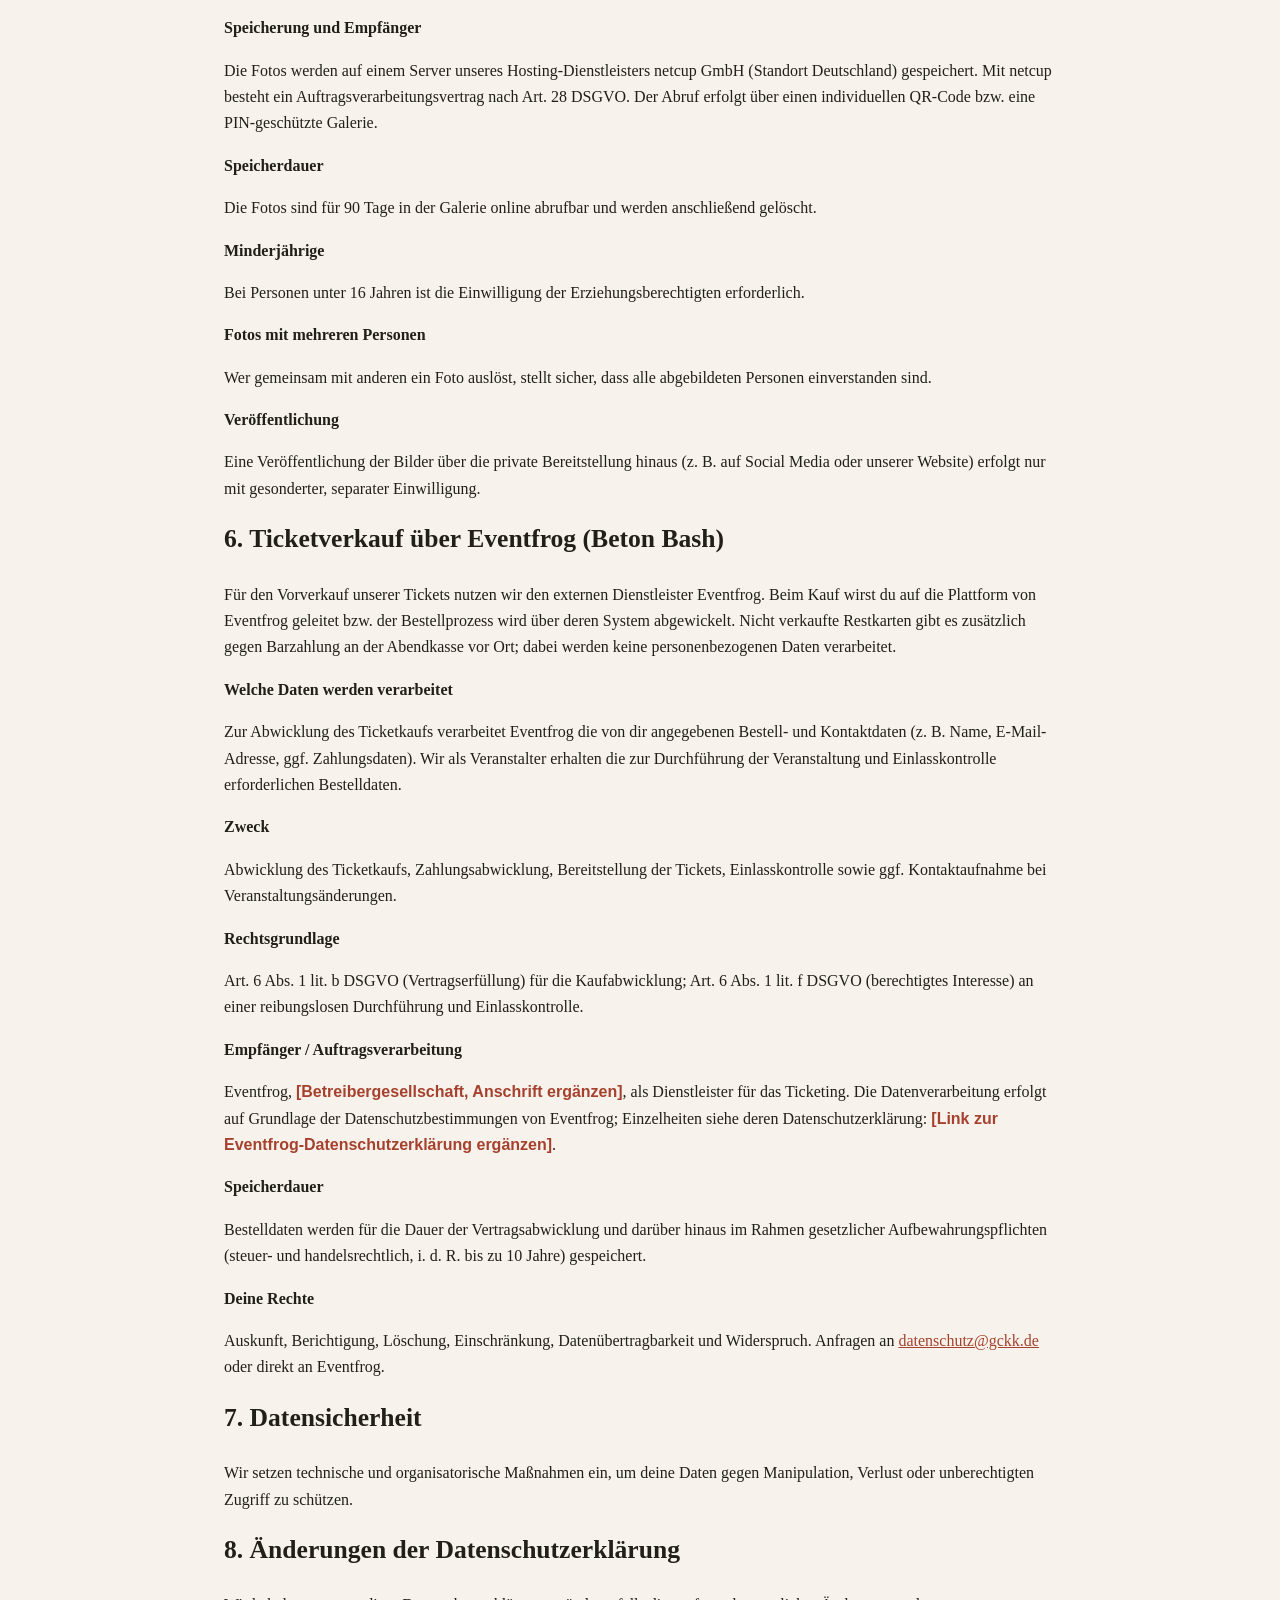
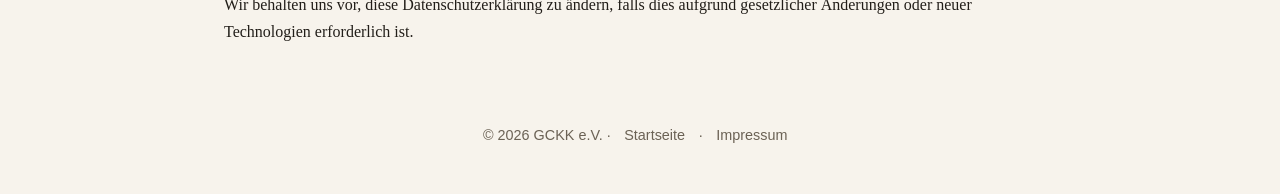
==== commit e696b68f: "e.V. deutlicher sichtbar, Mitgliederzahl raus, Simon ins Kernteam Status als Fakt statt als kleiner " ====
--- a/datenschutz.html
+++ b/datenschutz.html
@@ -104,7 +104,7 @@
 </div>
 
 <footer class="site-footer">
-  <p>&copy; 2026 GCKK · <a href="/">Startseite</a> · <a href="impressum.html">Impressum</a></p>
+  <p>&copy; 2026 GCKK e.V. · <a href="/">Startseite</a> · <a href="impressum.html">Impressum</a></p>
 </footer>
 
 </body>
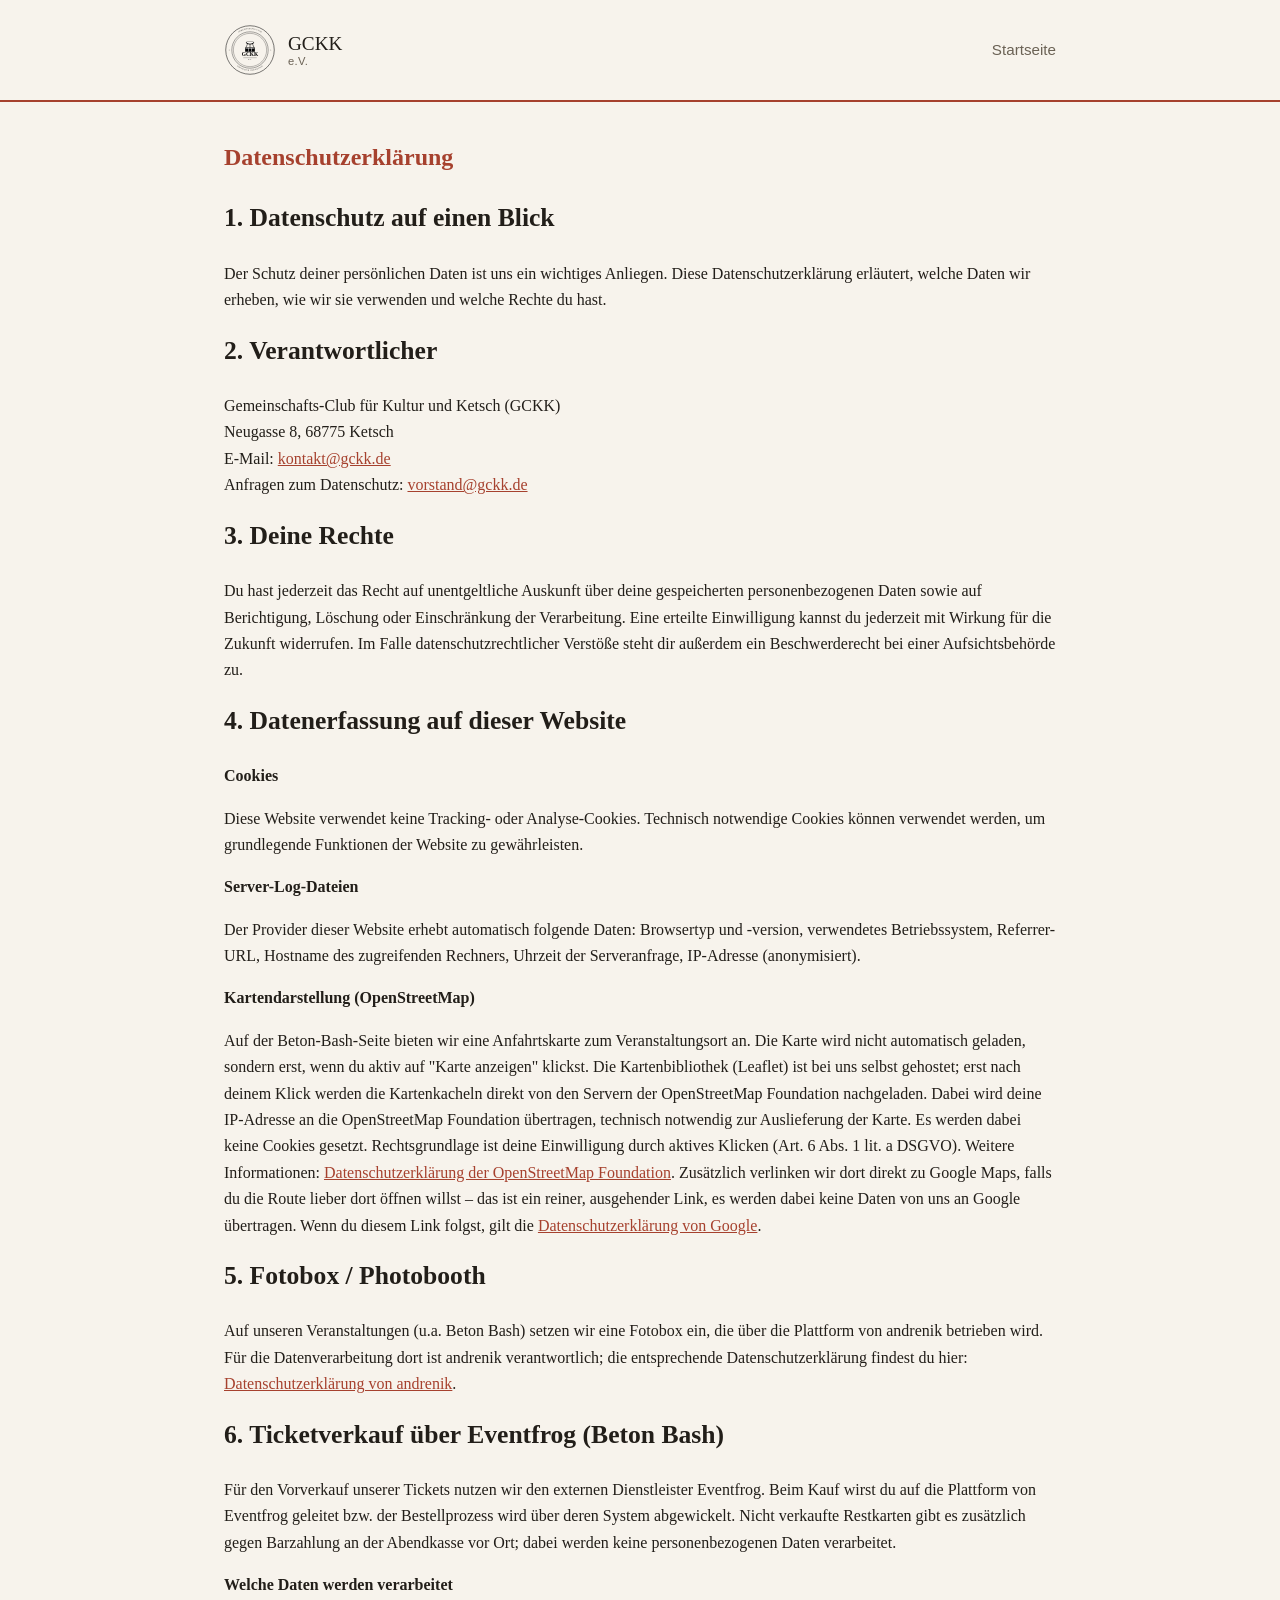
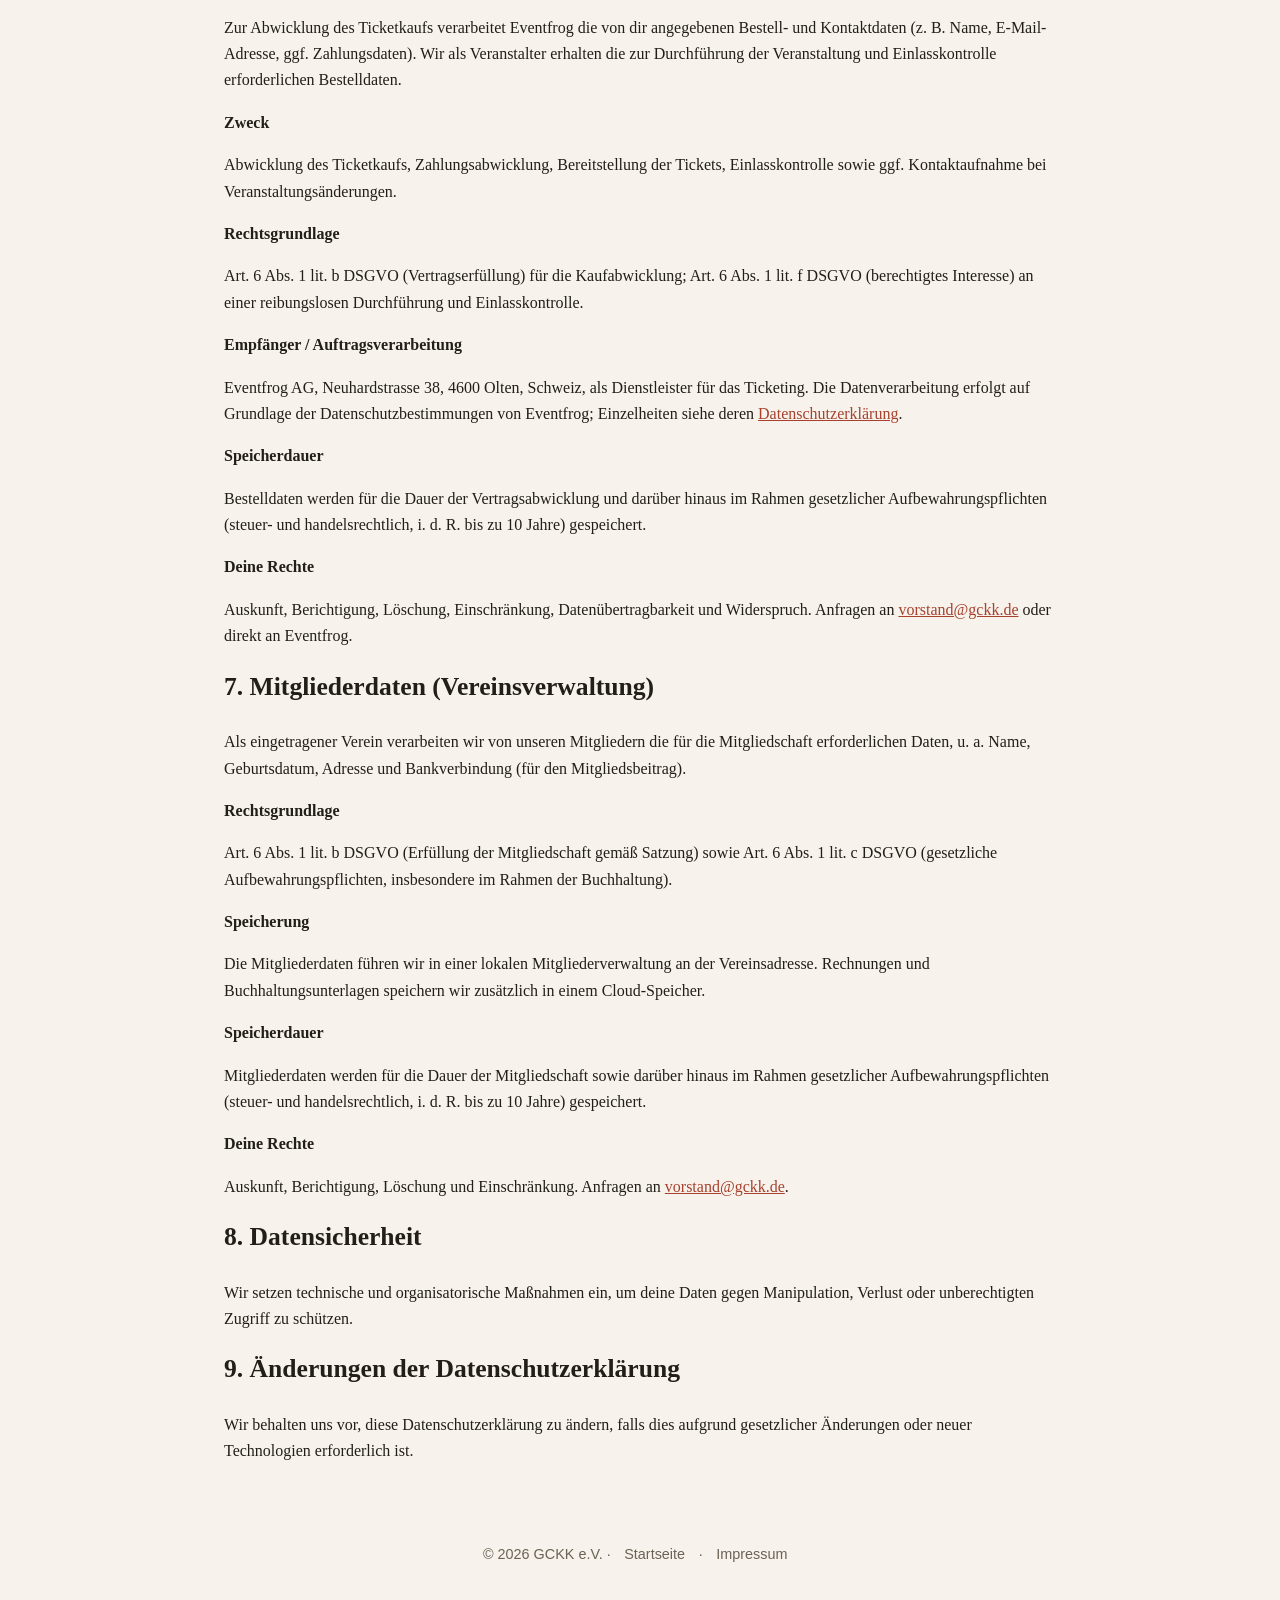
==== commit 7a30de87: "Datenschutzerklärung aufgeräumt: Fotobox-Verantwortung bei andrenik, Mitgliederdaten ergänzt Fotobox" ====
--- a/datenschutz.html
+++ b/datenschutz.html
@@ -33,7 +33,7 @@
     Gemeinschafts-Club für Kultur und Ketsch (GCKK)<br>
     Neugasse 8, 68775 Ketsch<br>
     E-Mail: <a href="mailto:kontakt@gckk.de">kontakt@gckk.de</a><br>
-    Anfragen zum Datenschutz: <a href="mailto:datenschutz@gckk.de">datenschutz@gckk.de</a>
+    Anfragen zum Datenschutz: <a href="mailto:vorstand@gckk.de">vorstand@gckk.de</a>
   </p>
 
   <h2>3. Deine Rechte</h2>
@@ -45,34 +45,10 @@
   <h2 style="font-size:1rem;">Server-Log-Dateien</h2>
   <p>Der Provider dieser Website erhebt automatisch folgende Daten: Browsertyp und -version, verwendetes Betriebssystem, Referrer-URL, Hostname des zugreifenden Rechners, Uhrzeit der Serveranfrage, IP-Adresse (anonymisiert).</p>
   <h2 style="font-size:1rem;">Kartendarstellung (OpenStreetMap)</h2>
-  <p>Auf der Beton-Bash-Seite bieten wir eine Anfahrtskarte zum Veranstaltungsort an. Die Karte wird nicht automatisch geladen, sondern erst, wenn du aktiv auf "Karte anzeigen" klickst. Die Kartenbibliothek (Leaflet) ist bei uns selbst gehostet; erst nach deinem Klick werden die Kartenkacheln direkt von den Servern der OpenStreetMap Foundation nachgeladen. Dabei wird deine IP-Adresse an die OpenStreetMap Foundation übertragen, technisch notwendig zur Auslieferung der Karte. Es werden dabei keine Cookies gesetzt. Rechtsgrundlage ist deine Einwilligung durch aktives Klicken (Art. 6 Abs. 1 lit. a DSGVO). Weitere Informationen: <a href="https://wiki.osmfoundation.org/wiki/Privacy_Policy" target="_blank" rel="noopener">Datenschutzerklärung der OpenStreetMap Foundation</a>.</p>
+  <p>Auf der Beton-Bash-Seite bieten wir eine Anfahrtskarte zum Veranstaltungsort an. Die Karte wird nicht automatisch geladen, sondern erst, wenn du aktiv auf "Karte anzeigen" klickst. Die Kartenbibliothek (Leaflet) ist bei uns selbst gehostet; erst nach deinem Klick werden die Kartenkacheln direkt von den Servern der OpenStreetMap Foundation nachgeladen. Dabei wird deine IP-Adresse an die OpenStreetMap Foundation übertragen, technisch notwendig zur Auslieferung der Karte. Es werden dabei keine Cookies gesetzt. Rechtsgrundlage ist deine Einwilligung durch aktives Klicken (Art. 6 Abs. 1 lit. a DSGVO). Weitere Informationen: <a href="https://wiki.osmfoundation.org/wiki/Privacy_Policy" target="_blank" rel="noopener">Datenschutzerklärung der OpenStreetMap Foundation</a>. Zusätzlich verlinken wir dort direkt zu Google Maps, falls du die Route lieber dort öffnen willst – das ist ein reiner, ausgehender Link, es werden dabei keine Daten von uns an Google übertragen. Wenn du diesem Link folgst, gilt die <a href="https://policies.google.com/privacy" target="_blank" rel="noopener">Datenschutzerklärung von Google</a>.</p>
 
   <h2>5. Fotobox / Photobooth</h2>
-  <p>Auf unseren Veranstaltungen (u.a. Beton Bash) setzen wir eine Fotobox ein, an der Gäste freiwillig Fotos von sich erstellen können.</p>
-
-  <h2 style="font-size:1rem;">Welche Daten werden verarbeitet</h2>
-  <p>Bild-/Fotoaufnahmen, die du aktiv an der Fotobox auslöst; optional eine E-Mail-Adresse, wenn du dir Bilder zusenden lässt.</p>
-
-  <h2 style="font-size:1rem;">Zweck</h2>
-  <p>Erstellung, Speicherung und Bereitstellung deiner Fotos als Event-Erinnerung sowie Vereinsdokumentation.</p>
-
-  <h2 style="font-size:1rem;">Rechtsgrundlage</h2>
-  <p>Art. 6 Abs. 1 lit. a DSGVO (Einwilligung). Die Einwilligung erteilst du durch aktives Auslösen an der Fotobox nach Bestätigung des Einwilligungshinweises auf dem Startbildschirm.</p>
-
-  <h2 style="font-size:1rem;">Speicherung und Empfänger</h2>
-  <p>Die Fotos werden auf einem Server unseres Hosting-Dienstleisters netcup GmbH (Standort Deutschland) gespeichert. Mit netcup besteht ein Auftragsverarbeitungsvertrag nach Art. 28 DSGVO. Der Abruf erfolgt über einen individuellen QR-Code bzw. eine PIN-geschützte Galerie.</p>
-
-  <h2 style="font-size:1rem;">Speicherdauer</h2>
-  <p>Die Fotos sind für 90 Tage in der Galerie online abrufbar und werden anschließend gelöscht.</p>
-
-  <h2 style="font-size:1rem;">Minderjährige</h2>
-  <p>Bei Personen unter 16 Jahren ist die Einwilligung der Erziehungsberechtigten erforderlich.</p>
-
-  <h2 style="font-size:1rem;">Fotos mit mehreren Personen</h2>
-  <p>Wer gemeinsam mit anderen ein Foto auslöst, stellt sicher, dass alle abgebildeten Personen einverstanden sind.</p>
-
-  <h2 style="font-size:1rem;">Veröffentlichung</h2>
-  <p>Eine Veröffentlichung der Bilder über die private Bereitstellung hinaus (z. B. auf Social Media oder unserer Website) erfolgt nur mit gesonderter, separater Einwilligung.</p>
+  <p>Auf unseren Veranstaltungen (u.a. Beton Bash) setzen wir eine Fotobox ein, die über die Plattform von andrenik betrieben wird. Für die Datenverarbeitung dort ist andrenik verantwortlich; die entsprechende Datenschutzerklärung findest du hier: <a href="https://pictures.andrenik.de/datenschutz.html" target="_blank" rel="noopener">Datenschutzerklärung von andrenik</a>.</p>
 
   <h2>6. Ticketverkauf über Eventfrog (Beton Bash)</h2>
   <p>Für den Vorverkauf unserer Tickets nutzen wir den externen Dienstleister Eventfrog. Beim Kauf wirst du auf die Plattform von Eventfrog geleitet bzw. der Bestellprozess wird über deren System abgewickelt. Nicht verkaufte Restkarten gibt es zusätzlich gegen Barzahlung an der Abendkasse vor Ort; dabei werden keine personenbezogenen Daten verarbeitet.</p>
@@ -87,18 +63,33 @@
   <p>Art. 6 Abs. 1 lit. b DSGVO (Vertragserfüllung) für die Kaufabwicklung; Art. 6 Abs. 1 lit. f DSGVO (berechtigtes Interesse) an einer reibungslosen Durchführung und Einlasskontrolle.</p>
 
   <h2 style="font-size:1rem;">Empfänger / Auftragsverarbeitung</h2>
-  <p>Eventfrog, <span class="todo">[Betreibergesellschaft, Anschrift ergänzen]</span>, als Dienstleister für das Ticketing. Die Datenverarbeitung erfolgt auf Grundlage der Datenschutzbestimmungen von Eventfrog; Einzelheiten siehe deren Datenschutzerklärung: <span class="todo">[Link zur Eventfrog-Datenschutzerklärung ergänzen]</span>.</p>
+  <p>Eventfrog AG, Neuhardstrasse 38, 4600 Olten, Schweiz, als Dienstleister für das Ticketing. Die Datenverarbeitung erfolgt auf Grundlage der Datenschutzbestimmungen von Eventfrog; Einzelheiten siehe deren <a href="https://eventfrog.de/de/datenschutzerklaerung.html" target="_blank" rel="noopener">Datenschutzerklärung</a>.</p>
 
   <h2 style="font-size:1rem;">Speicherdauer</h2>
   <p>Bestelldaten werden für die Dauer der Vertragsabwicklung und darüber hinaus im Rahmen gesetzlicher Aufbewahrungspflichten (steuer- und handelsrechtlich, i. d. R. bis zu 10 Jahre) gespeichert.</p>
 
   <h2 style="font-size:1rem;">Deine Rechte</h2>
-  <p>Auskunft, Berichtigung, Löschung, Einschränkung, Datenübertragbarkeit und Widerspruch. Anfragen an <a href="mailto:datenschutz@gckk.de">datenschutz@gckk.de</a> oder direkt an Eventfrog.</p>
+  <p>Auskunft, Berichtigung, Löschung, Einschränkung, Datenübertragbarkeit und Widerspruch. Anfragen an <a href="mailto:vorstand@gckk.de">vorstand@gckk.de</a> oder direkt an Eventfrog.</p>
 
-  <h2>7. Datensicherheit</h2>
+  <h2>7. Mitgliederdaten (Vereinsverwaltung)</h2>
+  <p>Als eingetragener Verein verarbeiten wir von unseren Mitgliedern die für die Mitgliedschaft erforderlichen Daten, u. a. Name, Geburtsdatum, Adresse und Bankverbindung (für den Mitgliedsbeitrag).</p>
+
+  <h2 style="font-size:1rem;">Rechtsgrundlage</h2>
+  <p>Art. 6 Abs. 1 lit. b DSGVO (Erfüllung der Mitgliedschaft gemäß Satzung) sowie Art. 6 Abs. 1 lit. c DSGVO (gesetzliche Aufbewahrungspflichten, insbesondere im Rahmen der Buchhaltung).</p>
+
+  <h2 style="font-size:1rem;">Speicherung</h2>
+  <p>Die Mitgliederdaten führen wir in einer lokalen Mitgliederverwaltung an der Vereinsadresse. Rechnungen und Buchhaltungsunterlagen speichern wir zusätzlich in einem Cloud-Speicher.</p>
+
+  <h2 style="font-size:1rem;">Speicherdauer</h2>
+  <p>Mitgliederdaten werden für die Dauer der Mitgliedschaft sowie darüber hinaus im Rahmen gesetzlicher Aufbewahrungspflichten (steuer- und handelsrechtlich, i. d. R. bis zu 10 Jahre) gespeichert.</p>
+
+  <h2 style="font-size:1rem;">Deine Rechte</h2>
+  <p>Auskunft, Berichtigung, Löschung und Einschränkung. Anfragen an <a href="mailto:vorstand@gckk.de">vorstand@gckk.de</a>.</p>
+
+  <h2>8. Datensicherheit</h2>
   <p>Wir setzen technische und organisatorische Maßnahmen ein, um deine Daten gegen Manipulation, Verlust oder unberechtigten Zugriff zu schützen.</p>
 
-  <h2>8. Änderungen der Datenschutzerklärung</h2>
+  <h2>9. Änderungen der Datenschutzerklärung</h2>
   <p>Wir behalten uns vor, diese Datenschutzerklärung zu ändern, falls dies aufgrund gesetzlicher Änderungen oder neuer Technologien erforderlich ist.</p>
 </section>
 </div>
